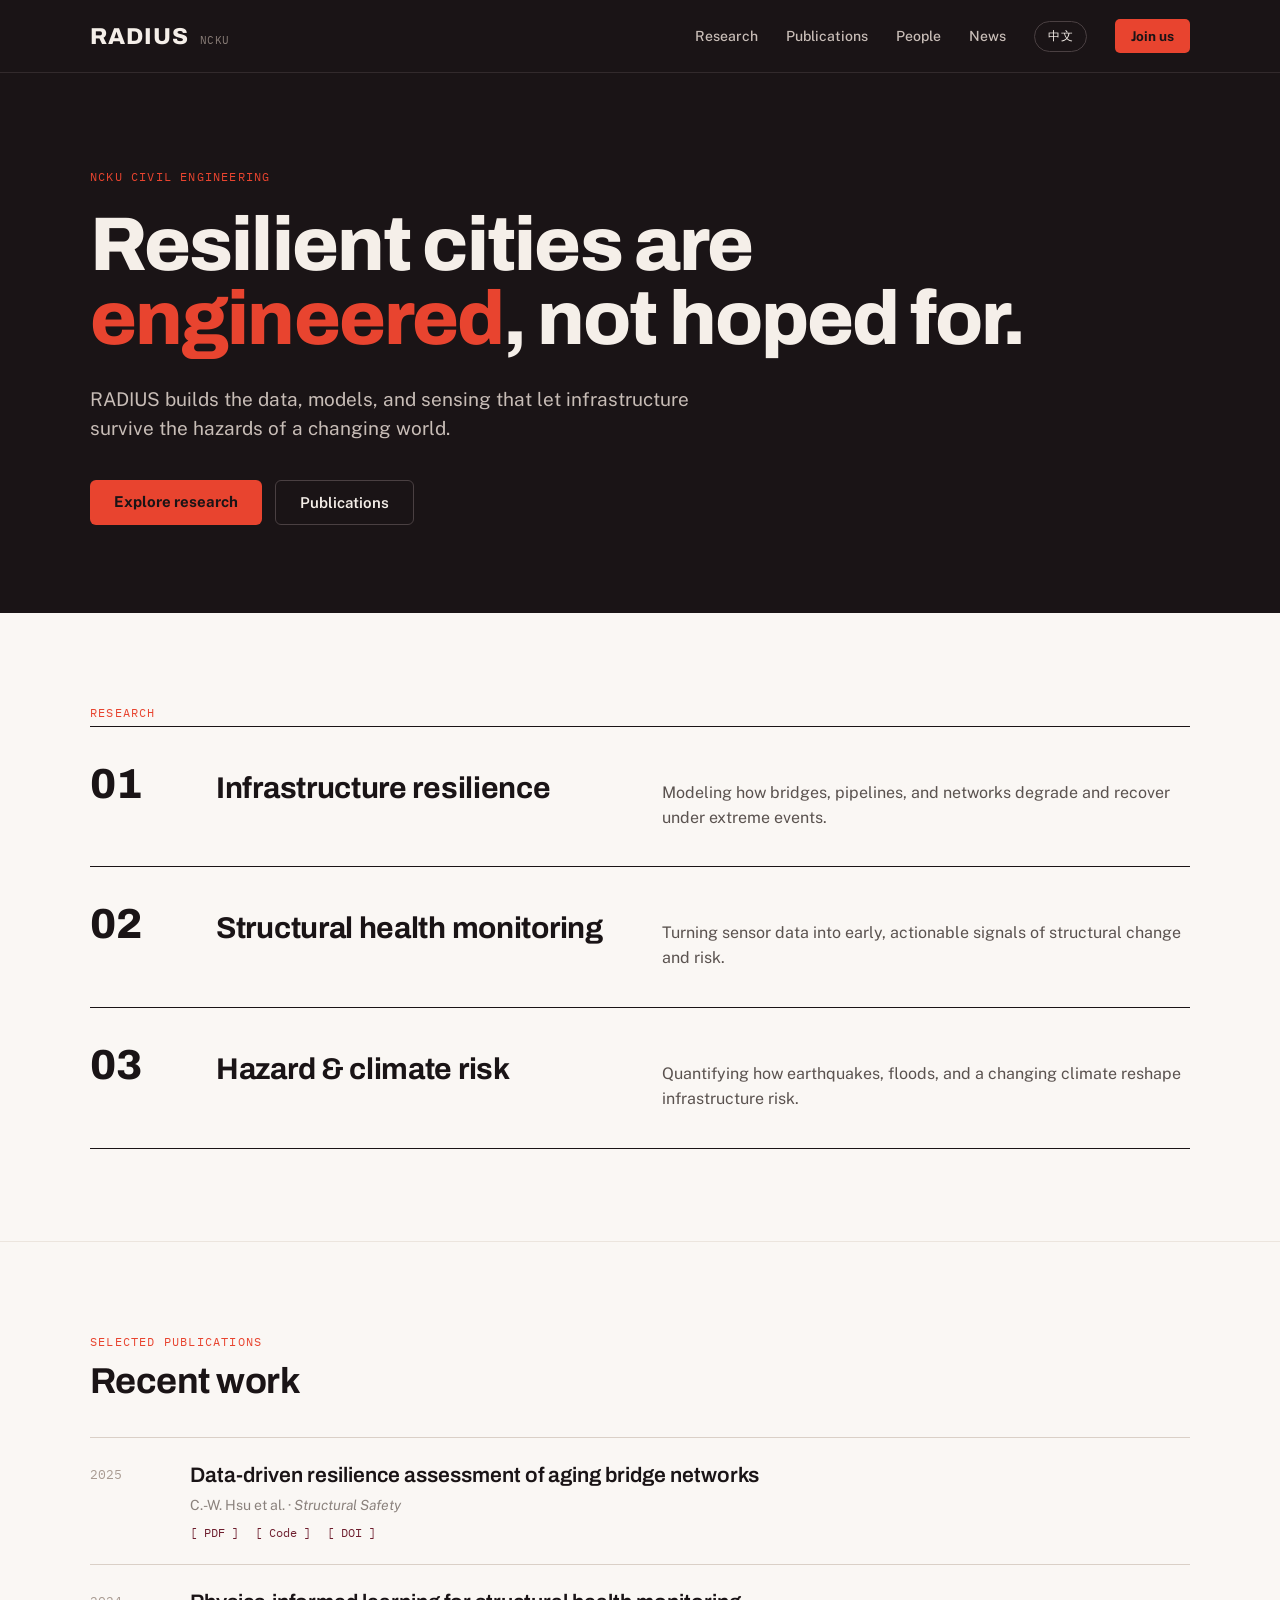
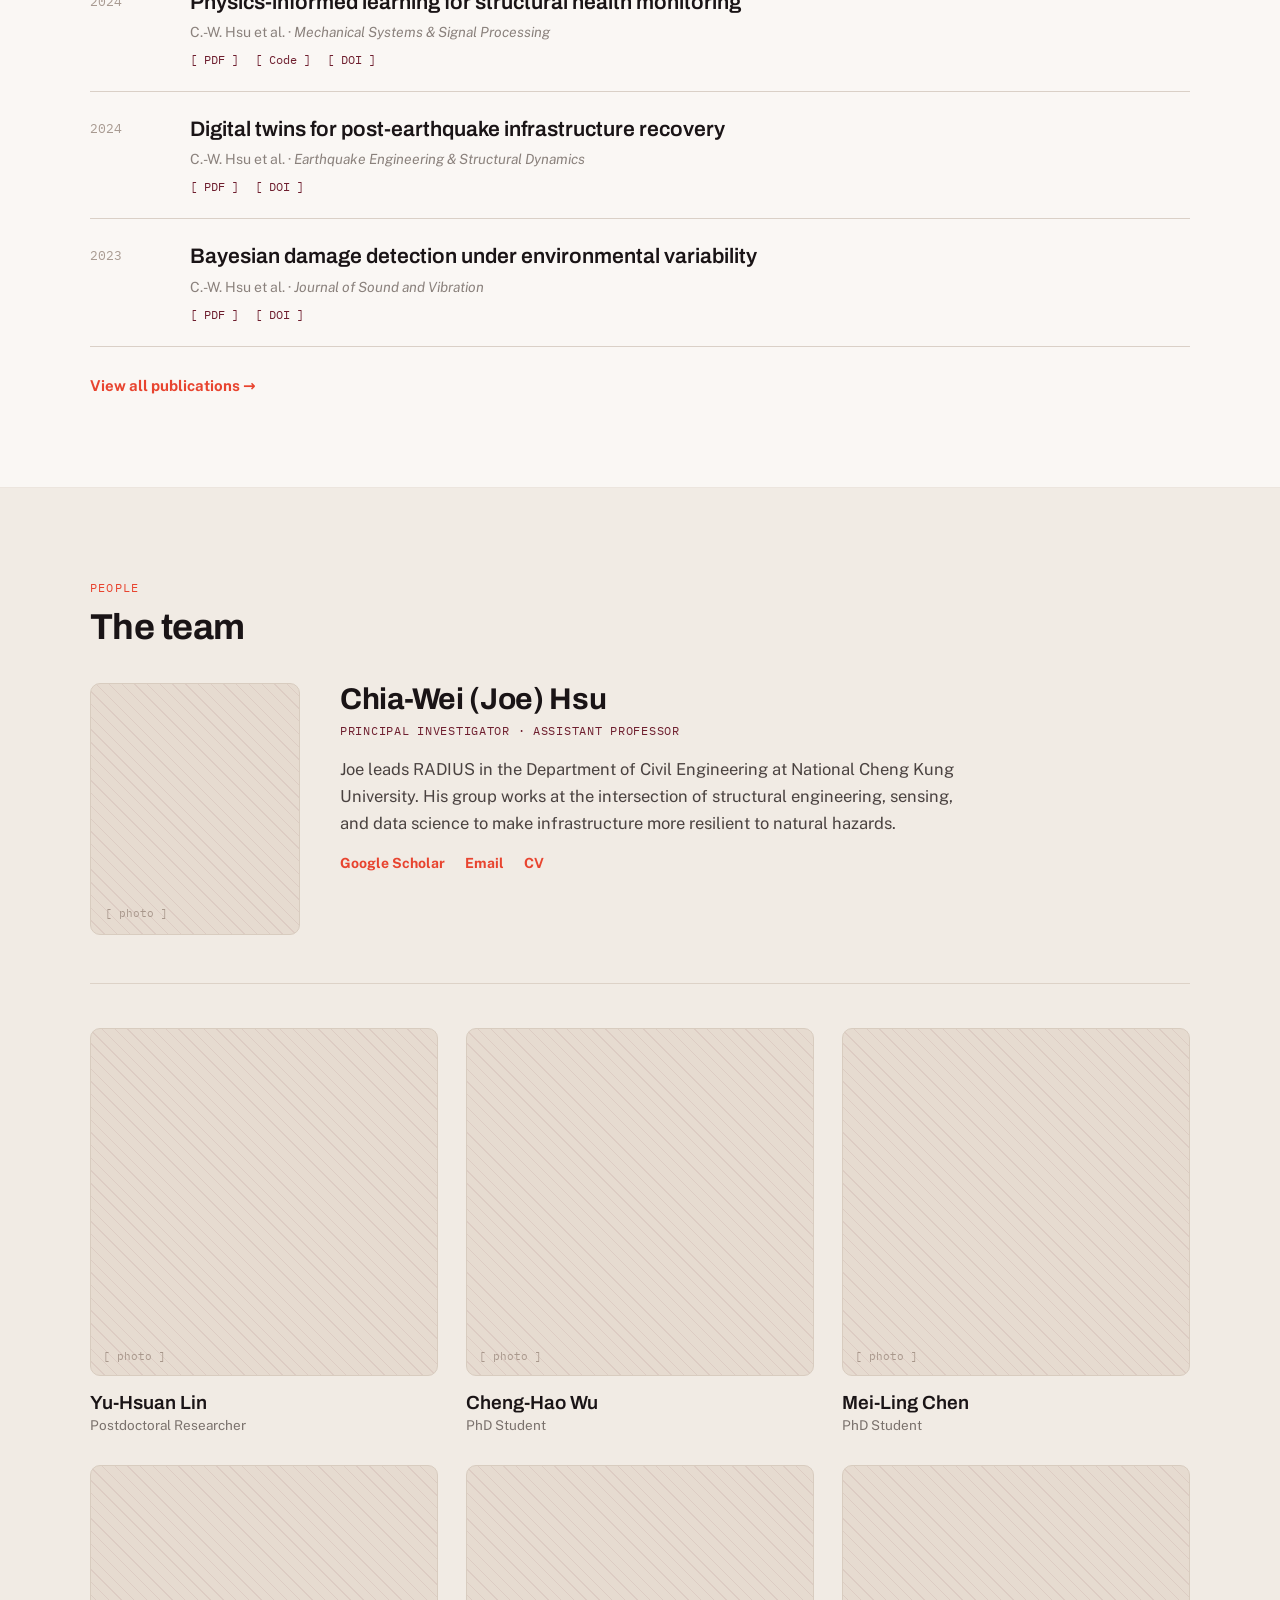
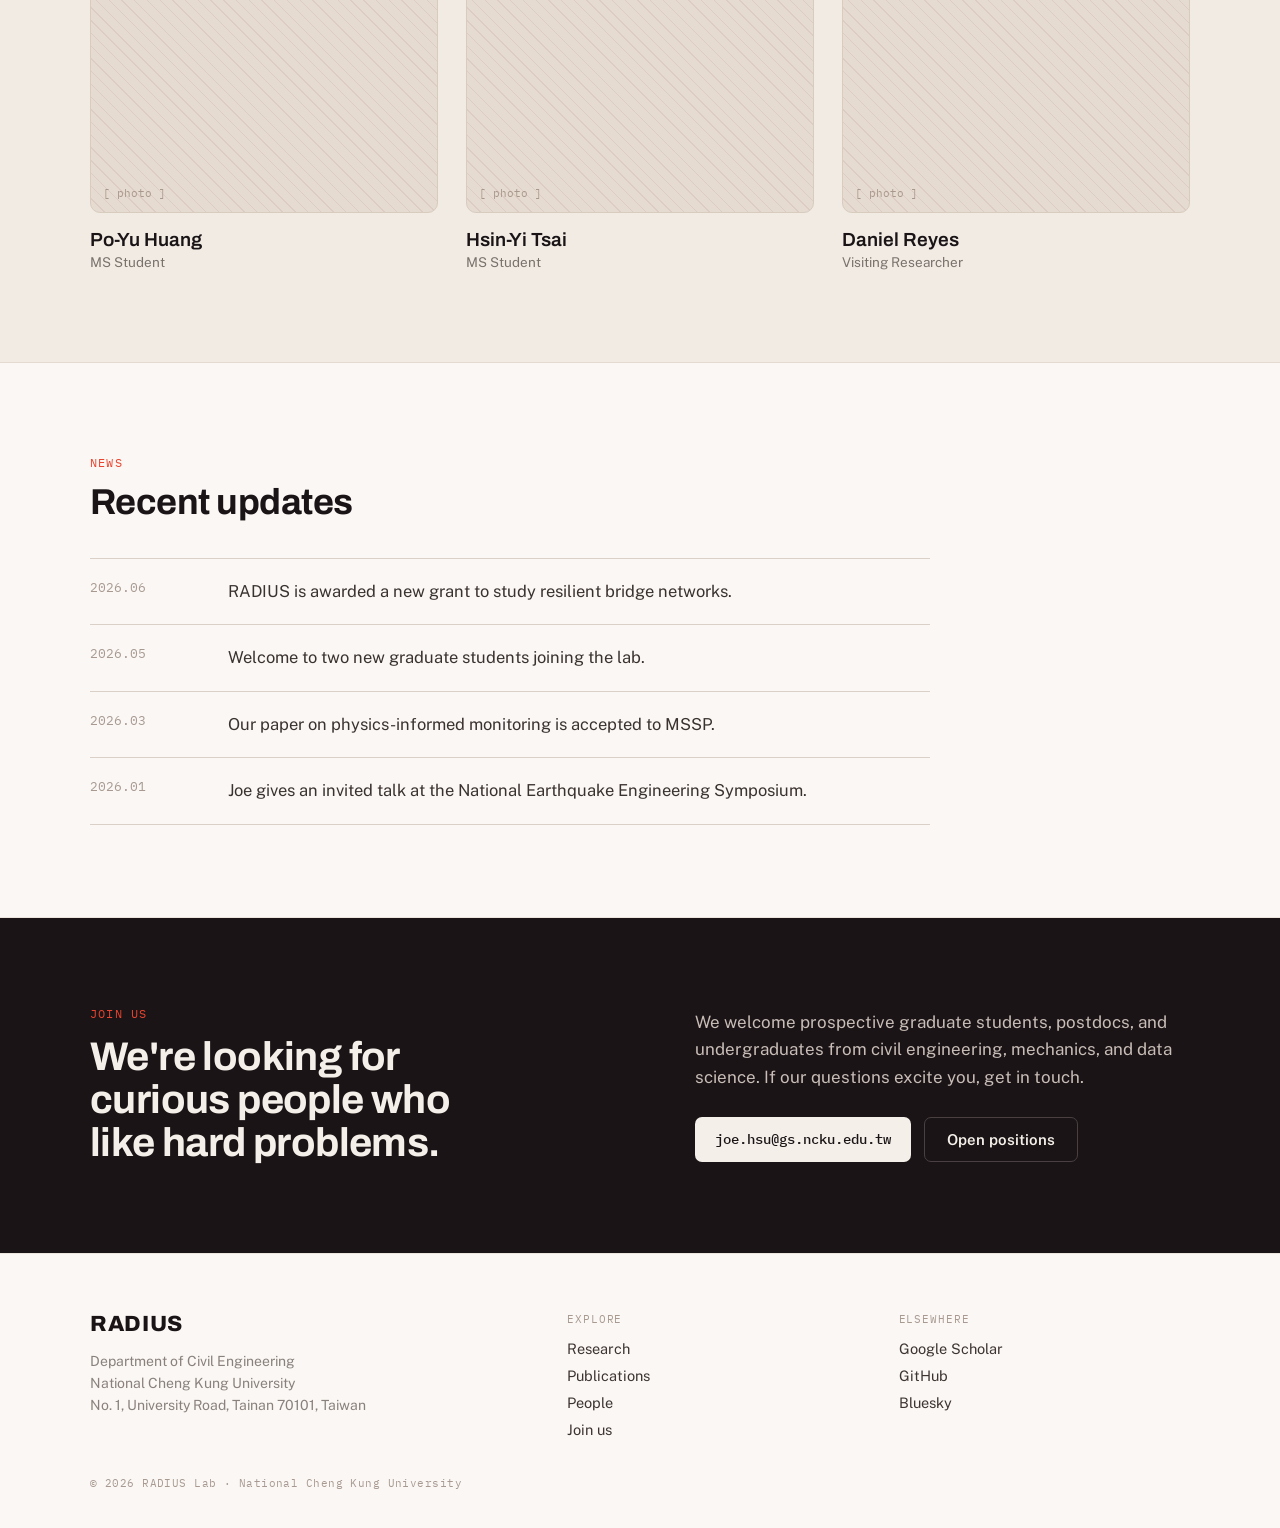
==== index.html @ dae22047 "Add files via upload" ====
<!DOCTYPE html>
<html lang="en" data-lang="en">
<head>
  <meta charset="UTF-8" />
  <meta name="viewport" content="width=device-width, initial-scale=1.0" />
  <title>RADIUS Lab · NCKU Civil Engineering</title>
  <meta name="description" content="RADIUS Lab — resilient infrastructure through data, sensing, and computation. Department of Civil Engineering, National Cheng Kung University." />

  <!-- Fonts (needs internet; this is fine for a live website) -->
  <link rel="preconnect" href="https://fonts.googleapis.com" />
  <link rel="preconnect" href="https://fonts.gstatic.com" crossorigin />
  <link href="https://fonts.googleapis.com/css2?family=Archivo:wght@500;600;700;800&family=IBM+Plex+Mono:wght@400;500&family=Noto+Sans+TC:wght@400;500;700;900&family=Public+Sans:wght@400;500;600;700&display=swap" rel="stylesheet" />

  <link rel="stylesheet" href="styles.css" />
  <script src="script.js" defer></script>

  <!-- NOTE: this file is the page skeleton. The text content comes from
       content.en.json / content.zh.json and is inserted by build.py.
       Do NOT edit index.html by hand — edit the JSON files and re-run build.py. -->
</head>
<body>
  <header class="site-nav">
    <div class="nav-inner">
      <a class="brand" href="#top">
        <span class="brand-name">RADIUS</span>
        <span class="brand-sub">NCKU</span>
      </a>
      <nav class="nav-links">
        <a class="nav-link" href="#research"><span data-en>Research</span><span data-zh>研究</span></a>
        <a class="nav-link" href="#publications"><span data-en>Publications</span><span data-zh>著作</span></a>
        <a class="nav-link" href="#people"><span data-en>People</span><span data-zh>成員</span></a>
        <a class="nav-link" href="#news"><span data-en>News</span><span data-zh>消息</span></a>
        <button class="lang-toggle" type="button" data-lang-toggle aria-label="Switch language">
          <span data-en>中文</span><span data-zh>EN</span>
        </button>
        <a class="btn-join" href="#join"><span data-en>Join us</span><span data-zh>加入</span></a>
      </nav>
    </div>
  </header>

  <section class="hero" id="top">
    <div class="container">
      <p class="eyebrow" data-en>NCKU Civil Engineering</p>
      <p class="eyebrow" data-zh>國立成功大學 土木工程學系</p>
      <h1 class="hero-title" data-en>Resilient cities are <span class="accent">engineered</span>, not hoped for.</h1>
      <h1 class="hero-title" data-zh>韌性城市，是<span class="accent">工程</span>打造的成果。</h1>
      <p class="hero-sub" data-en>RADIUS builds the data, models, and sensing that let infrastructure survive the hazards of a changing world.</p>
      <p class="hero-sub" data-zh>RADIUS 實驗室發展資料、模型與感測技術，讓基礎設施在變動的世界中承受各種災害。</p>
      <div class="hero-actions">
        <a class="btn btn-primary" href="#research"><span data-en>Explore research</span><span data-zh>探索研究</span></a>
        <a class="btn btn-ghost" href="#publications"><span data-en>Publications</span><span data-zh>研究著作</span></a>
      </div>
    </div>
  </section>

  <section class="research" id="research">
    <div class="container">
      <p class="eyebrow" data-en>Research</p>
      <p class="eyebrow" data-zh>研究方向</p>

      <div class="research-item">
        <span class="research-num">01</span>
        <div class="research-body">
          <div>
            <h3 class="ri-title" data-en>Infrastructure resilience</h3>
      <h3 class="ri-title" data-zh>基礎設施韌性</h3>
          </div>
          <div>
            <p class="ri-desc" data-en>Modeling how bridges, pipelines, and networks degrade and recover under extreme events.</p>
      <p class="ri-desc" data-zh>建立橋梁、管線與網路在極端事件下劣化與復原的模型。</p>
          </div>
        </div>
      </div>
      <div class="research-item">
        <span class="research-num">02</span>
        <div class="research-body">
          <div>
            <h3 class="ri-title" data-en>Structural health monitoring</h3>
      <h3 class="ri-title" data-zh>結構健康監測</h3>
          </div>
          <div>
            <p class="ri-desc" data-en>Turning sensor data into early, actionable signals of structural change and risk.</p>
      <p class="ri-desc" data-zh>將感測資料轉化為結構變化與風險的早期、可行動訊號。</p>
          </div>
        </div>
      </div>
      <div class="research-item">
        <span class="research-num">03</span>
        <div class="research-body">
          <div>
            <h3 class="ri-title" data-en>Hazard &amp; climate risk</h3>
      <h3 class="ri-title" data-zh>災害與氣候風險</h3>
          </div>
          <div>
            <p class="ri-desc" data-en>Quantifying how earthquakes, floods, and a changing climate reshape infrastructure risk.</p>
      <p class="ri-desc" data-zh>量化地震、洪水與氣候變遷如何重塑基礎設施的風險。</p>
          </div>
        </div>
      </div>
    </div>
  </section>

  <section class="pubs" id="publications">
    <div class="container">
      <p class="eyebrow" data-en>Selected publications</p>
      <p class="eyebrow" data-zh>代表著作</p>
      <h2 class="section-title" data-en>Recent work</h2>
      <h2 class="section-title" data-zh>近期研究</h2>

      <div class="pub">
        <span class="pub-year">2025</span>
        <div>
          <h3 class="pub-title" data-en>Data-driven resilience assessment of aging bridge networks</h3>
      <h3 class="pub-title" data-zh>老化橋梁網路的資料驅動韌性評估</h3>
          <p class="pub-meta">C.-W. Hsu et al. · <em>Structural Safety</em></p>
          <div class="pub-links"><a href="#">[ PDF ]</a><a href="#">[ Code ]</a><a href="#">[ DOI ]</a></div>
        </div>
      </div>
      <div class="pub">
        <span class="pub-year">2024</span>
        <div>
          <h3 class="pub-title" data-en>Physics-informed learning for structural health monitoring</h3>
      <h3 class="pub-title" data-zh>結合物理知識的結構健康監測學習方法</h3>
          <p class="pub-meta">C.-W. Hsu et al. · <em>Mechanical Systems &amp; Signal Processing</em></p>
          <div class="pub-links"><a href="#">[ PDF ]</a><a href="#">[ Code ]</a><a href="#">[ DOI ]</a></div>
        </div>
      </div>
      <div class="pub">
        <span class="pub-year">2024</span>
        <div>
          <h3 class="pub-title" data-en>Digital twins for post-earthquake infrastructure recovery</h3>
      <h3 class="pub-title" data-zh>震後基礎設施復原的數位孿生</h3>
          <p class="pub-meta">C.-W. Hsu et al. · <em>Earthquake Engineering &amp; Structural Dynamics</em></p>
          <div class="pub-links"><a href="#">[ PDF ]</a><a href="#">[ DOI ]</a></div>
        </div>
      </div>
      <div class="pub">
        <span class="pub-year">2023</span>
        <div>
          <h3 class="pub-title" data-en>Bayesian damage detection under environmental variability</h3>
      <h3 class="pub-title" data-zh>環境變異下的貝氏損傷偵測</h3>
          <p class="pub-meta">C.-W. Hsu et al. · <em>Journal of Sound and Vibration</em></p>
          <div class="pub-links"><a href="#">[ PDF ]</a><a href="#">[ DOI ]</a></div>
        </div>
      </div>

      <a class="more-link" href="#"><span data-en>View all publications →</span><span data-zh>查看所有著作 →</span></a>
    </div>
  </section>

  <section class="people" id="people">
    <div class="container">
      <p class="eyebrow" data-en>People</p>
      <p class="eyebrow" data-zh>成員</p>
      <h2 class="section-title" data-en>The team</h2>
      <h2 class="section-title" data-zh>研究團隊</h2>

      <div class="pi">
        <div class="photo pi-photo"><span>[ photo ]</span></div>
        <div>
          <h3 class="pi-name" data-en>Chia-Wei (Joe) Hsu</h3>
      <h3 class="pi-name" data-zh>許家維</h3>
          <p class="pi-role" data-en>Principal Investigator · Assistant Professor</p>
      <p class="pi-role" data-zh>主持人 · 助理教授</p>
          <p class="pi-bio" data-en>Joe leads RADIUS in the Department of Civil Engineering at National Cheng Kung University. His group works at the intersection of structural engineering, sensing, and data science to make infrastructure more resilient to natural hazards.</p>
      <p class="pi-bio" data-zh>許家維為國立成功大學土木工程學系助理教授，主持 RADIUS 實驗室。研究橫跨結構工程、感測技術與資料科學，致力於提升基礎設施面對天然災害的韌性。</p>
          <div class="pi-links"><a href="#">Google Scholar</a><a href="#">Email</a><a href="#">CV</a></div>
        </div>
      </div>

      <div class="members">
        <div class="member">
          <div class="photo member-photo"><span>[ photo ]</span></div>
          <h4>Yu-Hsuan Lin</h4>
          <p class="member-role"><span data-en>Postdoctoral Researcher</span><span data-zh>博士後研究員</span></p>
        </div>
        <div class="member">
          <div class="photo member-photo"><span>[ photo ]</span></div>
          <h4>Cheng-Hao Wu</h4>
          <p class="member-role"><span data-en>PhD Student</span><span data-zh>博士生</span></p>
        </div>
        <div class="member">
          <div class="photo member-photo"><span>[ photo ]</span></div>
          <h4>Mei-Ling Chen</h4>
          <p class="member-role"><span data-en>PhD Student</span><span data-zh>博士生</span></p>
        </div>
        <div class="member">
          <div class="photo member-photo"><span>[ photo ]</span></div>
          <h4>Po-Yu Huang</h4>
          <p class="member-role"><span data-en>MS Student</span><span data-zh>碩士生</span></p>
        </div>
        <div class="member">
          <div class="photo member-photo"><span>[ photo ]</span></div>
          <h4>Hsin-Yi Tsai</h4>
          <p class="member-role"><span data-en>MS Student</span><span data-zh>碩士生</span></p>
        </div>
        <div class="member">
          <div class="photo member-photo"><span>[ photo ]</span></div>
          <h4>Daniel Reyes</h4>
          <p class="member-role"><span data-en>Visiting Researcher</span><span data-zh>訪問學者</span></p>
        </div>
      </div>
    </div>
  </section>

  <section class="news" id="news">
    <div class="container">
      <p class="eyebrow" data-en>News</p>
      <p class="eyebrow" data-zh>最新消息</p>
      <h2 class="section-title" data-en>Recent updates</h2>
      <h2 class="section-title" data-zh>近期動態</h2>
      <div class="news-list">
        <div class="news-item">
          <span class="news-date">2026.06</span>
          <p class="news-text" data-en>RADIUS is awarded a new grant to study resilient bridge networks.</p>
      <p class="news-text" data-zh>RADIUS 獲得新計畫補助，研究韌性橋梁網路。</p>
        </div>
        <div class="news-item">
          <span class="news-date">2026.05</span>
          <p class="news-text" data-en>Welcome to two new graduate students joining the lab.</p>
      <p class="news-text" data-zh>歡迎兩位新進研究生加入實驗室。</p>
        </div>
        <div class="news-item">
          <span class="news-date">2026.03</span>
          <p class="news-text" data-en>Our paper on physics-informed monitoring is accepted to MSSP.</p>
      <p class="news-text" data-zh>結合物理知識的監測論文獲 MSSP 接受刊登。</p>
        </div>
        <div class="news-item">
          <span class="news-date">2026.01</span>
          <p class="news-text" data-en>Joe gives an invited talk at the National Earthquake Engineering Symposium.</p>
      <p class="news-text" data-zh>許家維於全國地震工程研討會發表邀請演講。</p>
        </div>
      </div>
    </div>
  </section>

  <section class="join" id="join">
    <div class="container">
      <div>
        <p class="eyebrow" data-en>Join us</p>
      <p class="eyebrow" data-zh>加入我們</p>
        <h2 class="join-title" data-en>We're looking for curious people who like hard problems.</h2>
      <h2 class="join-title" data-zh>我們正在尋找喜歡挑戰難題、充滿好奇心的夥伴。</h2>
      </div>
      <div>
        <p class="join-text" data-en>We welcome prospective graduate students, postdocs, and undergraduates from civil engineering, mechanics, and data science. If our questions excite you, get in touch.</p>
      <p class="join-text" data-zh>歡迎土木工程、力學與資料科學領域的準研究生、博士後與大學部同學加入。若你對我們的研究主題感興趣，歡迎與我們聯絡。</p>
        <div class="join-actions">
          <a class="btn-email" href="mailto:joe.hsu@gs.ncku.edu.tw">joe.hsu@gs.ncku.edu.tw</a>
          <a class="btn-positions" href="#"><span data-en>Open positions</span><span data-zh>開放職缺</span></a>
        </div>
      </div>
    </div>
  </section>

  <footer class="site-footer">
    <div class="footer-grid">
      <div>
        <span class="footer-brand">RADIUS</span>
        <p class="footer-addr" data-en>Department of Civil Engineering<br />National Cheng Kung University<br />No. 1, University Road, Tainan 70101, Taiwan</p>
        <p class="footer-addr" data-zh>國立成功大學 土木工程學系<br />70101 台南市東區大學路一號</p>
      </div>
      <div>
        <p class="footer-col-title"><span data-en>Explore</span><span data-zh>瀏覽</span></p>
        <div class="footer-links">
          <a href="#research"><span data-en>Research</span><span data-zh>研究</span></a>
          <a href="#publications"><span data-en>Publications</span><span data-zh>著作</span></a>
          <a href="#people"><span data-en>People</span><span data-zh>成員</span></a>
          <a href="#join"><span data-en>Join us</span><span data-zh>加入我們</span></a>
        </div>
      </div>
      <div>
        <p class="footer-col-title"><span data-en>Elsewhere</span><span data-zh>其他連結</span></p>
        <div class="footer-links">
          <a href="#">Google Scholar</a>
          <a href="#">GitHub</a>
          <a href="#">Bluesky</a>
        </div>
      </div>
    </div>
    <div class="footer-copy">
      <p>© 2026 RADIUS Lab · National Cheng Kung University</p>
    </div>
  </footer>
</body>
</html>
---- styles.css ----
/* ============================================================
   RADIUS Lab — National Cheng Kung University
   Stylesheet. Edit colours, fonts, and spacing here.
   ============================================================ */

:root {
  /* ---- Colour palette (change these to re-theme the whole site) ---- */
  --ink:            #1A1416;   /* near-black, dark sections */
  --ink-line:       #322A2C;   /* borders on dark */
  --cream:          #FAF7F4;   /* main light background */
  --cream-people:   #F1EBE4;   /* people section background */
  --phoenix:        #E8442F;   /* NCKU phoenix-flower red (accent) */
  --maroon:         #6E1E2E;   /* NCKU maroon (secondary accent) */
  --text:           #1A1416;
  --text-muted:     #5A524F;
  --text-faint:     #8A817C;
  --on-dark:        #F5EFE9;
  --on-dark-muted:  #C8BDB7;
  --on-dark-faint:  #8A7E78;
  --border:         #ECE5DE;
  --border-line:    #DAD0C7;

  /* ---- Fonts ---- */
  --font-display: 'Archivo', system-ui, sans-serif;
  --font-body:    'Public Sans', system-ui, sans-serif;
  --font-mono:    'IBM Plex Mono', ui-monospace, monospace;
  --font-zh:      'Noto Sans TC', sans-serif;

  --maxw: 1180px;
}

* { box-sizing: border-box; }
html { scroll-behavior: smooth; scroll-padding-top: 80px; }
body {
  margin: 0;
  background: var(--cream);
  color: var(--text);
  font-family: var(--font-body);
  -webkit-font-smoothing: antialiased;
}
a { text-decoration: none; color: inherit; }
::selection { background: var(--phoenix); color: #fff; }

/* ---- Bilingual switching ----------------------------------
   The <html> tag gets data-lang="en" or "zh" (see script.js).
   Elements tagged data-en / data-zh show only in that language.
   Any Chinese element automatically uses the Noto Sans TC font. */
[data-lang="en"] [data-zh] { display: none !important; }
[data-lang="zh"] [data-en] { display: none !important; }
[data-zh] { font-family: var(--font-zh); }

.container { max-width: var(--maxw); margin: 0 auto; padding: 0 40px; }
.eyebrow {
  font-family: var(--font-mono);
  font-size: 12px; letter-spacing: 0.1em; text-transform: uppercase;
  color: var(--phoenix); margin: 0;
}
.eyebrow[data-zh] { letter-spacing: 0.06em; }
.section-title {
  font-family: var(--font-display); font-weight: 700;
  font-size: 36px; letter-spacing: -0.015em; color: var(--ink);
  margin: 12px 0 36px;
}
.section-title[data-zh] { font-size: 34px; letter-spacing: 0; }

/* ============================== NAV ============================== */
.site-nav {
  position: sticky; top: 0; z-index: 50;
  background: var(--ink); border-bottom: 1px solid var(--ink-line);
}
.nav-inner {
  max-width: var(--maxw); margin: 0 auto; padding: 0 40px; height: 72px;
  display: flex; align-items: center; justify-content: space-between; gap: 24px;
}
.brand { display: flex; align-items: baseline; gap: 11px; }
.brand-name {
  font-family: var(--font-display); font-size: 23px; font-weight: 800;
  letter-spacing: 0.04em; color: var(--on-dark);
}
.brand-sub {
  font-family: var(--font-mono); font-size: 10.5px; letter-spacing: 0.05em;
  text-transform: uppercase; color: var(--on-dark-faint);
}
.nav-links { display: flex; align-items: center; gap: 28px; }
.nav-link { font-size: 14px; font-weight: 500; color: var(--on-dark-muted); }
.nav-link:hover { color: var(--on-dark); }
.lang-toggle {
  display: inline-flex; align-items: center; background: transparent;
  border: 1px solid #4A4042; border-radius: 999px; padding: 6px 13px;
  cursor: pointer; color: var(--on-dark);
  font-family: var(--font-mono); font-size: 12px; font-weight: 500; letter-spacing: 0.04em;
}
.lang-toggle:hover { border-color: var(--on-dark-muted); }
.btn-join {
  font-size: 13.5px; font-weight: 700; color: var(--ink);
  background: var(--phoenix); padding: 9px 16px; border-radius: 5px;
}
.btn-join:hover { filter: brightness(1.08); }

/* ============================== HERO ============================= */
.hero { background: var(--ink); color: var(--on-dark); }
.hero .container { padding-top: 96px; padding-bottom: 88px; }
.hero-title {
  font-family: var(--font-display); font-weight: 800;
  font-size: 76px; line-height: 0.98; letter-spacing: -0.025em;
  color: var(--on-dark); margin: 24px 0 0; max-width: 980px; text-wrap: balance;
}
.hero-title[data-zh] { font-weight: 900; font-size: 70px; line-height: 1.12; letter-spacing: -0.01em; }
.hero-title .accent { color: var(--phoenix); }
.hero-sub {
  font-size: 19px; line-height: 1.55; color: var(--on-dark-muted);
  max-width: 620px; margin: 28px 0 0;
}
.hero-sub[data-zh] { font-size: 18px; line-height: 1.8; max-width: 600px; }
.hero-actions { display: flex; gap: 13px; margin-top: 36px; flex-wrap: wrap; }
.btn { font-size: 15px; font-weight: 700; padding: 13px 24px; border-radius: 6px; }
.btn-primary { color: var(--ink); background: var(--phoenix); }
.btn-primary:hover { filter: brightness(1.08); }
.btn-ghost { font-weight: 600; color: var(--on-dark); border: 1px solid #4A4042; }
.btn-ghost:hover { border-color: var(--on-dark-muted); }

/* ============================ RESEARCH =========================== */
.research { background: var(--cream); border-bottom: 1px solid var(--border); }
.research .container { padding-top: 92px; padding-bottom: 92px; }
.research .eyebrow { margin-bottom: 6px; }
.research-item {
  display: grid; grid-template-columns: 90px 1fr; gap: 36px;
  padding: 36px 0; border-top: 1px solid var(--ink); align-items: baseline;
}
.research-item:last-child { border-bottom: 1px solid var(--ink); }
.research-num {
  font-family: var(--font-display); font-size: 42px; font-weight: 800;
  color: var(--ink); line-height: 1;
}
.research-body { display: grid; grid-template-columns: 1fr 1.3fr; gap: 40px; align-items: baseline; }
.ri-title { font-family: var(--font-display); font-size: 30px; font-weight: 700; color: var(--ink); margin: 0; letter-spacing: -0.01em; }
.ri-title[data-zh] { font-size: 28px; letter-spacing: 0; }
.ri-desc { font-size: 16px; line-height: 1.55; color: var(--text-muted); margin: 0; }
.ri-desc[data-zh] { font-size: 15.5px; line-height: 1.75; }

/* ========================= PUBLICATIONS ========================== */
.pubs { background: var(--cream); border-bottom: 1px solid var(--border); }
.pubs .container { padding-top: 92px; padding-bottom: 92px; }
.pub {
  display: grid; grid-template-columns: 72px 1fr; gap: 28px;
  padding: 24px 0; border-top: 1px solid var(--border-line);
}
.pub:last-of-type { border-bottom: 1px solid var(--border-line); }
.pub-year { font-family: var(--font-mono); font-size: 13px; color: #A89A91; padding-top: 4px; }
.pub-title { font-family: var(--font-display); font-size: 21px; font-weight: 600; color: var(--ink); margin: 0; line-height: 1.3; }
.pub-title[data-zh] { font-weight: 700; font-size: 20px; line-height: 1.45; }
.pub-meta { font-size: 14px; color: var(--text-faint); margin: 8px 0 0; }
.pub-meta em { font-style: italic; }
.pub-links { display: flex; gap: 16px; margin-top: 12px; }
.pub-links a { font-family: var(--font-mono); font-size: 12px; color: var(--maroon); }
.pub-links a:hover { color: var(--phoenix); }
.more-link { display: inline-block; margin-top: 30px; font-size: 15px; font-weight: 700; color: var(--phoenix); }
.more-link:hover { text-decoration: underline; }

/* ============================= PEOPLE ============================ */
.people { background: var(--cream-people); border-bottom: 1px solid #E4DACF; }
.people .container { padding-top: 92px; padding-bottom: 92px; }
.pi {
  display: grid; grid-template-columns: 210px 1fr; gap: 40px; align-items: start;
  padding-bottom: 48px; margin-bottom: 44px; border-bottom: 1px solid #DDD2C7;
}
.photo {
  background-color: #E6DBD0;
  background-image: repeating-linear-gradient(45deg, rgba(110,30,46,0.08) 0, rgba(110,30,46,0.08) 1px, transparent 1px, transparent 9px);
  border: 1px solid #D8CCBF; border-radius: 10px;
  display: flex; align-items: flex-end; padding: 12px;
}
.photo span { font-family: var(--font-mono); font-size: 11px; color: #A8978B; }
/* When a real <img> uses the .photo frame, fill it neatly (crop, don't stretch). */
img.photo { object-fit: cover; padding: 0; }
.pi-photo { aspect-ratio: 5 / 6; padding: 14px; }
.pi-name { font-family: var(--font-display); font-size: 30px; font-weight: 700; color: var(--ink); margin: 0; letter-spacing: -0.01em; }
.pi-name[data-zh] { letter-spacing: 0; }
.pi-role {
  font-family: var(--font-mono); font-size: 12px; letter-spacing: 0.06em;
  text-transform: uppercase; color: var(--maroon); margin: 8px 0 0;
}
.pi-role[data-zh] { letter-spacing: 0.04em; }
.pi-bio { font-size: 16.5px; line-height: 1.64; color: #4A4240; max-width: 640px; margin: 18px 0 0; }
.pi-bio[data-zh] { font-size: 16px; line-height: 1.85; }
.pi-links { display: flex; gap: 20px; margin-top: 18px; }
.pi-links a { font-size: 14px; font-weight: 700; color: var(--phoenix); }
.pi-links a:hover { text-decoration: underline; }
.members { display: grid; grid-template-columns: repeat(3, 1fr); gap: 32px 28px; }
.member-photo { aspect-ratio: 1 / 1; }
.member h4 { font-family: var(--font-display); font-size: 19px; font-weight: 600; color: var(--ink); margin: 16px 0 0; }
.member-role { font-size: 13.5px; color: #7A716C; margin: 4px 0 0; }

/* ============================== NEWS ============================= */
.news { background: var(--cream); border-bottom: 1px solid var(--border); }
.news .container { padding-top: 92px; padding-bottom: 92px; }
.news-list { max-width: 840px; }
.news-item {
  display: grid; grid-template-columns: 110px 1fr; gap: 28px;
  padding: 20px 0; border-top: 1px solid var(--border-line);
}
.news-item:last-child { border-bottom: 1px solid var(--border-line); }
.news-date { font-family: var(--font-mono); font-size: 13px; color: #A89A91; }
.news-text { margin: 0; color: #3A322F; font-size: 16.5px; line-height: 1.55; }
.news-text[data-zh] { font-size: 16px; line-height: 1.7; }

/* ============================== JOIN ============================= */
.join { background: var(--ink); color: var(--on-dark); }
.join .container {
  padding-top: 88px; padding-bottom: 88px;
  display: grid; grid-template-columns: 1fr 0.9fr; gap: 56px; align-items: center;
}
.join-title { font-family: var(--font-display); font-weight: 700; font-size: 40px; line-height: 1.08; letter-spacing: -0.015em; color: var(--on-dark); margin: 14px 0 0; text-wrap: balance; }
.join-title[data-zh] { font-size: 36px; line-height: 1.3; letter-spacing: 0; }
.join-text { font-size: 17px; line-height: 1.62; color: var(--on-dark-muted); margin: 0; }
.join-text[data-zh] { font-size: 16px; line-height: 1.85; }
.join-actions { display: flex; gap: 13px; margin-top: 26px; flex-wrap: wrap; }
.btn-email { font-family: var(--font-mono); font-size: 14px; font-weight: 500; color: var(--ink); background: var(--on-dark); padding: 13px 20px; border-radius: 7px; }
.btn-email:hover { filter: brightness(0.96); }
.btn-positions { font-size: 15px; font-weight: 600; color: var(--on-dark); border: 1px solid #4A4042; padding: 13px 22px; border-radius: 7px; }
.btn-positions:hover { border-color: var(--on-dark-muted); }

/* ============================= FOOTER ============================ */
.site-footer { background: var(--cream); border-top: 1px solid var(--border); }
.footer-grid {
  max-width: var(--maxw); margin: 0 auto; padding: 58px 40px 38px;
  display: grid; grid-template-columns: 1.5fr 1fr 1fr; gap: 40px;
}
.footer-brand { font-family: var(--font-display); font-size: 22px; font-weight: 800; color: var(--ink); letter-spacing: 0.03em; }
.footer-addr { margin: 14px 0 0; color: var(--text-faint); font-size: 14px; line-height: 1.6; }
.footer-addr[data-zh] { line-height: 1.8; }
.footer-col-title { font-family: var(--font-mono); font-size: 11px; letter-spacing: 0.08em; text-transform: uppercase; color: #A89A91; margin: 0 0 14px; }
.footer-links { display: flex; flex-direction: column; gap: 10px; }
.footer-links a { font-size: 14.5px; color: #3D3431; }
.footer-links a:hover { color: var(--phoenix); }
.footer-copy { max-width: var(--maxw); margin: 0 auto; padding: 0 40px 38px; }
.footer-copy p { font-family: var(--font-mono); font-size: 11px; color: #A89A91; margin: 0; letter-spacing: 0.04em; }

/* ========================== RESPONSIVE =========================== */
@media (max-width: 860px) {
  .container, .nav-inner, .footer-grid, .footer-copy { padding-left: 22px; padding-right: 22px; }
  .nav-links { gap: 16px; }
  .nav-link { display: none; }                 /* keep nav clean on mobile */
  .hero-title { font-size: 44px; }
  .hero-title[data-zh] { font-size: 40px; }
  .research-item { grid-template-columns: 48px 1fr; gap: 18px; }
  .research-num { font-size: 30px; }
  .research-body { grid-template-columns: 1fr; gap: 12px; }
  .pub { grid-template-columns: 56px 1fr; gap: 16px; }
  .members { grid-template-columns: repeat(2, 1fr); }
  .pi { grid-template-columns: 1fr; gap: 24px; }
  .pi-photo { max-width: 200px; }
  .join .container { grid-template-columns: 1fr; gap: 28px; }
  .footer-grid { grid-template-columns: 1fr; gap: 28px; }
  .section-title { font-size: 30px; }
}
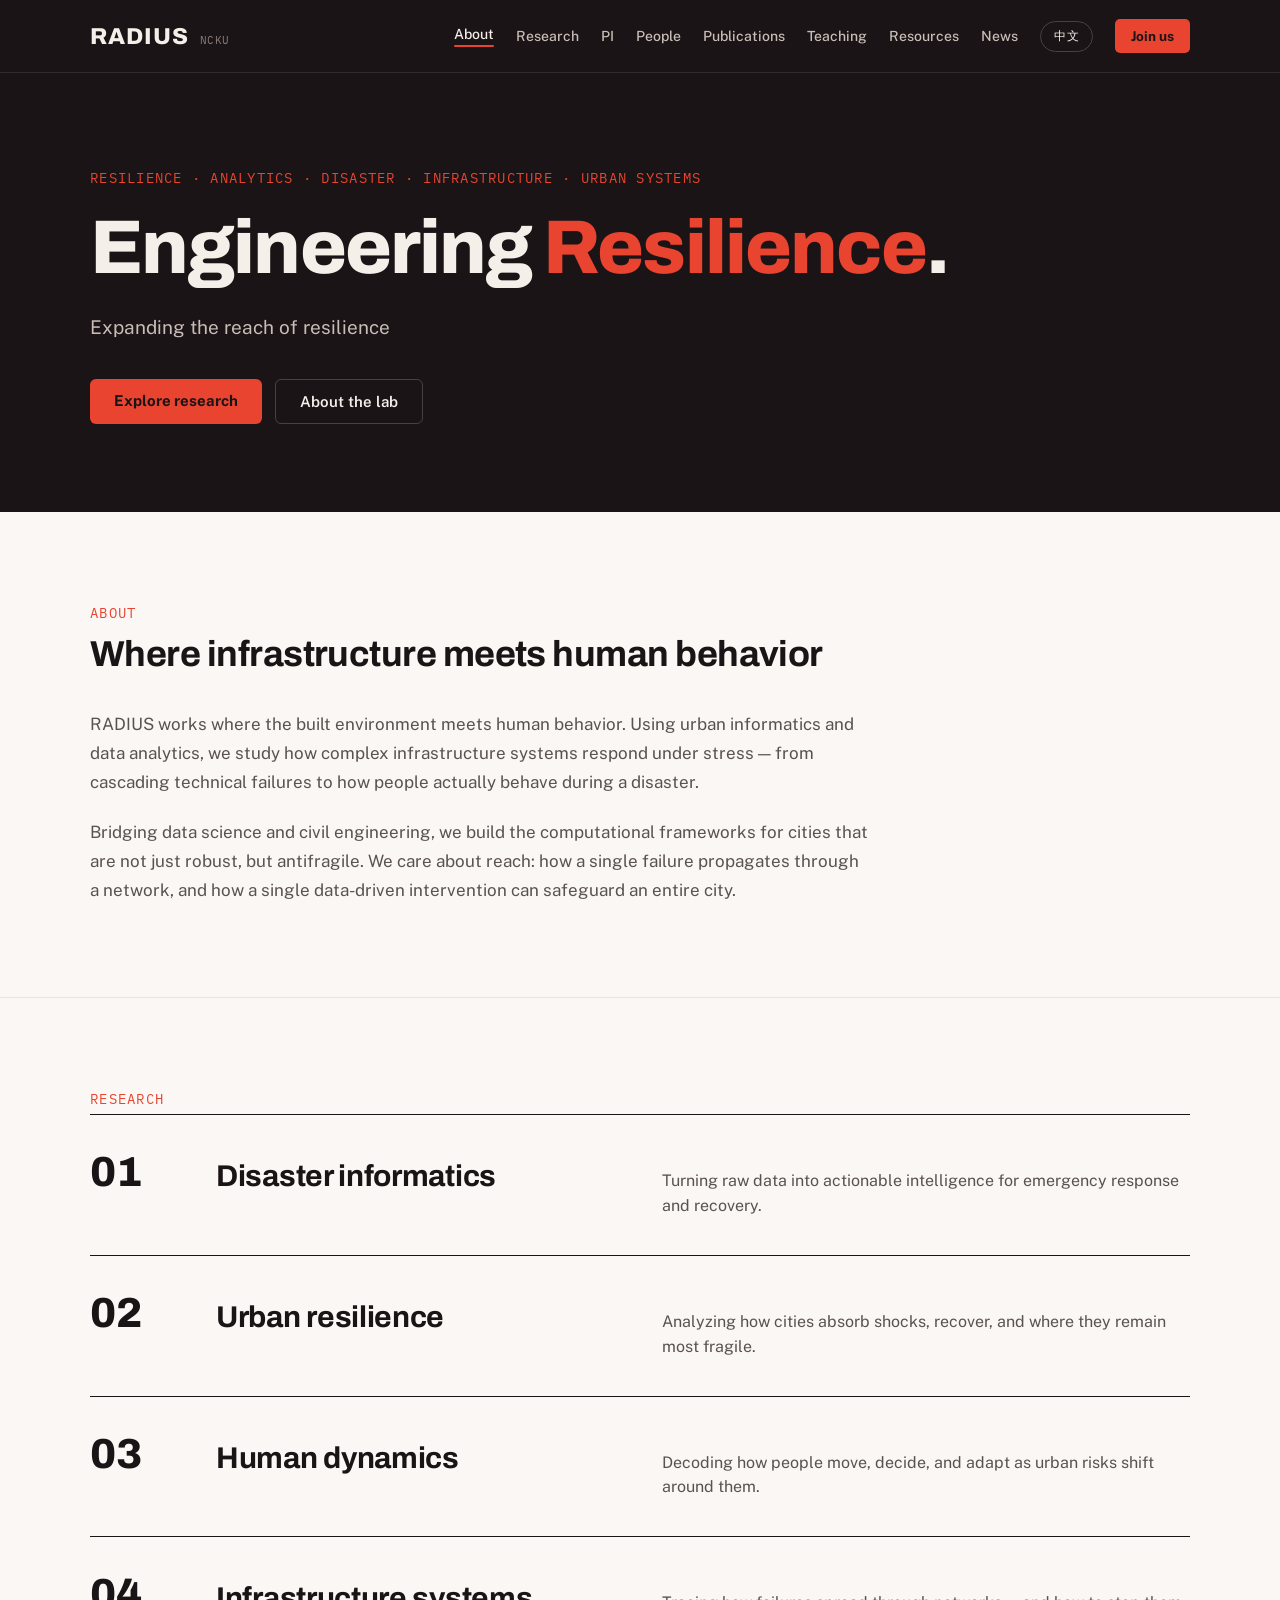
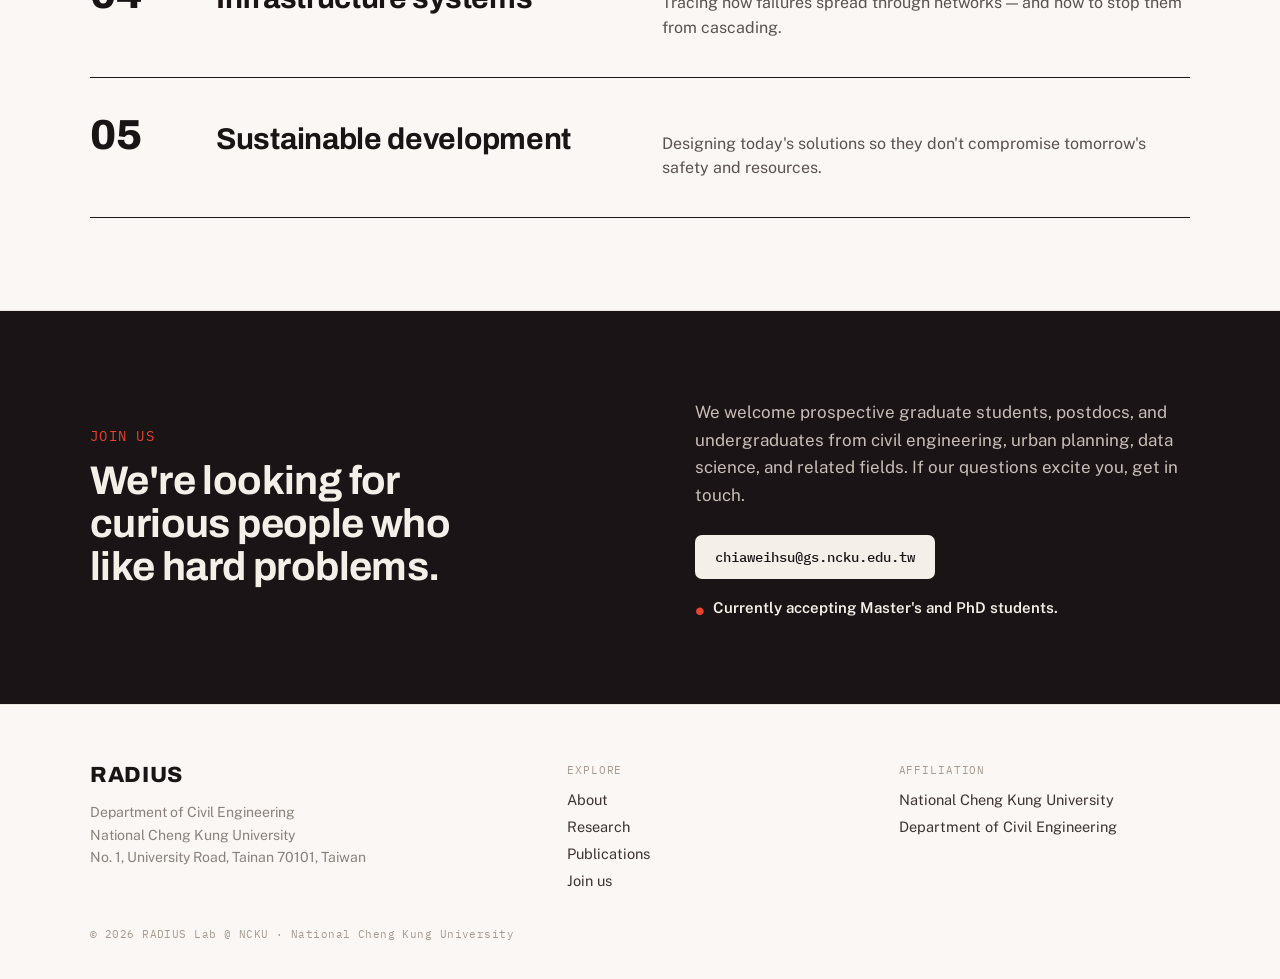
==== commit 480f49ad: "Add files via upload" ====
--- a/index.html
+++ b/index.html
@@ -3,8 +3,8 @@
 <head>
   <meta charset="UTF-8" />
   <meta name="viewport" content="width=device-width, initial-scale=1.0" />
-  <title>RADIUS Lab · NCKU Civil Engineering</title>
-  <meta name="description" content="RADIUS Lab — resilient infrastructure through data, sensing, and computation. Department of Civil Engineering, National Cheng Kung University." />
+  <title>RADIUS Lab @ NCKU</title>
+  <meta name="description" content="RADIUS Lab @ NCKU — engineering urban resilience where infrastructure meets human behavior, through data analytics and disaster informatics. Department of Civil Engineering, National Cheng Kung University." />
 
   <!-- Fonts (needs internet; this is fine for a live website) -->
   <link rel="preconnect" href="https://fonts.googleapis.com" />
@@ -21,34 +21,56 @@
 <body>
   <header class="site-nav">
     <div class="nav-inner">
-      <a class="brand" href="#top">
+      <a class="brand" href="index.html">
         <span class="brand-name">RADIUS</span>
         <span class="brand-sub">NCKU</span>
       </a>
+      <button class="nav-toggle" type="button" data-nav-toggle aria-label="Menu" aria-expanded="false">
+        <span></span><span></span><span></span>
+      </button>
       <nav class="nav-links">
-        <a class="nav-link" href="#research"><span data-en>Research</span><span data-zh>研究</span></a>
-        <a class="nav-link" href="#publications"><span data-en>Publications</span><span data-zh>著作</span></a>
-        <a class="nav-link" href="#people"><span data-en>People</span><span data-zh>成員</span></a>
-        <a class="nav-link" href="#news"><span data-en>News</span><span data-zh>消息</span></a>
+        <a class="nav-link active" href="index.html#about"><span data-en>About</span><span data-zh>關於</span></a>
+        <a class="nav-link" href="index.html#research"><span data-en>Research</span><span data-zh>研究</span></a>
+        <a class="nav-link" href="pi.html"><span data-en>PI</span><span data-zh>主持人</span></a>
+        <a class="nav-link" href="people.html"><span data-en>People</span><span data-zh>成員</span></a>
+        <a class="nav-link" href="publications.html"><span data-en>Publications</span><span data-zh>著作</span></a>
+        <a class="nav-link" href="teaching.html"><span data-en>Teaching</span><span data-zh>教學</span></a>
+        <a class="nav-link" href="resources.html"><span data-en>Resources</span><span data-zh>資源</span></a>
+        <a class="nav-link" href="news.html"><span data-en>News</span><span data-zh>消息</span></a>
         <button class="lang-toggle" type="button" data-lang-toggle aria-label="Switch language">
           <span data-en>中文</span><span data-zh>EN</span>
         </button>
-        <a class="btn-join" href="#join"><span data-en>Join us</span><span data-zh>加入</span></a>
+        <a class="btn-join" href="index.html#join"><span data-en>Join us</span><span data-zh>加入我們</span></a>
       </nav>
     </div>
   </header>
 
   <section class="hero" id="top">
     <div class="container">
-      <p class="eyebrow" data-en>NCKU Civil Engineering</p>
-      <p class="eyebrow" data-zh>國立成功大學 土木工程學系</p>
-      <h1 class="hero-title" data-en>Resilient cities are <span class="accent">engineered</span>, not hoped for.</h1>
-      <h1 class="hero-title" data-zh>韌性城市，是<span class="accent">工程</span>打造的成果。</h1>
-      <p class="hero-sub" data-en>RADIUS builds the data, models, and sensing that let infrastructure survive the hazards of a changing world.</p>
-      <p class="hero-sub" data-zh>RADIUS 實驗室發展資料、模型與感測技術，讓基礎設施在變動的世界中承受各種災害。</p>
+      <p class="eyebrow" data-en>Resilience · Analytics · Disaster · Infrastructure · Urban Systems</p>
+      <p class="eyebrow" data-zh>韌性 · 數據分析 · 災害 · 基礎設施 · 都市系統</p>
+      <h1 class="hero-title" data-en>Engineering <span class="accent">Resilience</span>.</h1>
+      <h1 class="hero-title" data-zh>以工程打造<span class="accent">韌性</span>。</h1>
+      <p class="hero-sub" data-en>Expanding the reach of resilience</p>
+      <p class="hero-sub" data-zh>擴大韌性的半徑</p>
       <div class="hero-actions">
-        <a class="btn btn-primary" href="#research"><span data-en>Explore research</span><span data-zh>探索研究</span></a>
-        <a class="btn btn-ghost" href="#publications"><span data-en>Publications</span><span data-zh>研究著作</span></a>
+        <a class="btn btn-primary" href="index.html#research"><span data-en>Explore research</span><span data-zh>探索研究</span></a>
+        <a class="btn btn-ghost" href="index.html#about"><span data-en>About the lab</span><span data-zh>關於實驗室</span></a>
+      </div>
+    </div>
+  </section>
+
+  <section class="about" id="about">
+    <div class="container">
+      <p class="eyebrow" data-en>About</p>
+      <p class="eyebrow" data-zh>關於</p>
+      <h2 class="section-title" data-en>Where infrastructure meets human behavior</h2>
+      <h2 class="section-title" data-zh>基礎設施與人類行為的交會處</h2>
+      <div class="about-body">
+        <p class="about-text" data-en>RADIUS works where the built environment meets human behavior. Using urban informatics and data analytics, we study how complex infrastructure systems respond under stress — from cascading technical failures to how people actually behave during a disaster.</p>
+      <p class="about-text" data-zh>RADIUS 實驗室的研究，落在建成環境與人類行為交會的地方。我們運用都市資訊學與數據分析，探討複雜的基礎設施系統在壓力下如何反應——從技術上的連鎖失效，到災害當下人們真實的行為反應。</p>
+        <p class="about-text" data-en>Bridging data science and civil engineering, we build the computational frameworks for cities that are not just robust, but antifragile. We care about reach: how a single failure propagates through a network, and how a single data-driven intervention can safeguard an entire city.</p>
+      <p class="about-text" data-zh>我們銜接資料科學與土木工程，打造讓城市不只穩健、更能「反脆弱」的計算框架。我們在意的是影響的「半徑」：一個失效如何在網路中擴散，而一次精準、以資料驅動的介入，又能如何守護整座城市。</p>
       </div>
     </div>
   </section>
@@ -62,12 +84,12 @@
         <span class="research-num">01</span>
         <div class="research-body">
           <div>
-            <h3 class="ri-title" data-en>Infrastructure resilience</h3>
-      <h3 class="ri-title" data-zh>基礎設施韌性</h3>
-          </div>
-          <div>
-            <p class="ri-desc" data-en>Modeling how bridges, pipelines, and networks degrade and recover under extreme events.</p>
-      <p class="ri-desc" data-zh>建立橋梁、管線與網路在極端事件下劣化與復原的模型。</p>
+            <h3 class="ri-title" data-en>Disaster informatics</h3>
+      <h3 class="ri-title" data-zh>災難資訊</h3>
+          </div>
+          <div>
+            <p class="ri-desc" data-en>Turning raw data into actionable intelligence for emergency response and recovery.</p>
+      <p class="ri-desc" data-zh>將原始資料轉化為緊急應變與復原所需的決策情報。</p>
           </div>
         </div>
       </div>
@@ -75,12 +97,12 @@
         <span class="research-num">02</span>
         <div class="research-body">
           <div>
-            <h3 class="ri-title" data-en>Structural health monitoring</h3>
-      <h3 class="ri-title" data-zh>結構健康監測</h3>
-          </div>
-          <div>
-            <p class="ri-desc" data-en>Turning sensor data into early, actionable signals of structural change and risk.</p>
-      <p class="ri-desc" data-zh>將感測資料轉化為結構變化與風險的早期、可行動訊號。</p>
+            <h3 class="ri-title" data-en>Urban resilience</h3>
+      <h3 class="ri-title" data-zh>都市韌性</h3>
+          </div>
+          <div>
+            <p class="ri-desc" data-en>Analyzing how cities absorb shocks, recover, and where they remain most fragile.</p>
+      <p class="ri-desc" data-zh>分析城市如何吸收衝擊、復原，以及最脆弱的環節所在。</p>
           </div>
         </div>
       </div>
@@ -88,147 +110,39 @@
         <span class="research-num">03</span>
         <div class="research-body">
           <div>
-            <h3 class="ri-title" data-en>Hazard &amp; climate risk</h3>
-      <h3 class="ri-title" data-zh>災害與氣候風險</h3>
-          </div>
-          <div>
-            <p class="ri-desc" data-en>Quantifying how earthquakes, floods, and a changing climate reshape infrastructure risk.</p>
-      <p class="ri-desc" data-zh>量化地震、洪水與氣候變遷如何重塑基礎設施的風險。</p>
-          </div>
-        </div>
-      </div>
-    </div>
-  </section>
-
-  <section class="pubs" id="publications">
-    <div class="container">
-      <p class="eyebrow" data-en>Selected publications</p>
-      <p class="eyebrow" data-zh>代表著作</p>
-      <h2 class="section-title" data-en>Recent work</h2>
-      <h2 class="section-title" data-zh>近期研究</h2>
-
-      <div class="pub">
-        <span class="pub-year">2025</span>
-        <div>
-          <h3 class="pub-title" data-en>Data-driven resilience assessment of aging bridge networks</h3>
-      <h3 class="pub-title" data-zh>老化橋梁網路的資料驅動韌性評估</h3>
-          <p class="pub-meta">C.-W. Hsu et al. · <em>Structural Safety</em></p>
-          <div class="pub-links"><a href="#">[ PDF ]</a><a href="#">[ Code ]</a><a href="#">[ DOI ]</a></div>
-        </div>
-      </div>
-      <div class="pub">
-        <span class="pub-year">2024</span>
-        <div>
-          <h3 class="pub-title" data-en>Physics-informed learning for structural health monitoring</h3>
-      <h3 class="pub-title" data-zh>結合物理知識的結構健康監測學習方法</h3>
-          <p class="pub-meta">C.-W. Hsu et al. · <em>Mechanical Systems &amp; Signal Processing</em></p>
-          <div class="pub-links"><a href="#">[ PDF ]</a><a href="#">[ Code ]</a><a href="#">[ DOI ]</a></div>
-        </div>
-      </div>
-      <div class="pub">
-        <span class="pub-year">2024</span>
-        <div>
-          <h3 class="pub-title" data-en>Digital twins for post-earthquake infrastructure recovery</h3>
-      <h3 class="pub-title" data-zh>震後基礎設施復原的數位孿生</h3>
-          <p class="pub-meta">C.-W. Hsu et al. · <em>Earthquake Engineering &amp; Structural Dynamics</em></p>
-          <div class="pub-links"><a href="#">[ PDF ]</a><a href="#">[ DOI ]</a></div>
-        </div>
-      </div>
-      <div class="pub">
-        <span class="pub-year">2023</span>
-        <div>
-          <h3 class="pub-title" data-en>Bayesian damage detection under environmental variability</h3>
-      <h3 class="pub-title" data-zh>環境變異下的貝氏損傷偵測</h3>
-          <p class="pub-meta">C.-W. Hsu et al. · <em>Journal of Sound and Vibration</em></p>
-          <div class="pub-links"><a href="#">[ PDF ]</a><a href="#">[ DOI ]</a></div>
-        </div>
-      </div>
-
-      <a class="more-link" href="#"><span data-en>View all publications →</span><span data-zh>查看所有著作 →</span></a>
-    </div>
-  </section>
-
-  <section class="people" id="people">
-    <div class="container">
-      <p class="eyebrow" data-en>People</p>
-      <p class="eyebrow" data-zh>成員</p>
-      <h2 class="section-title" data-en>The team</h2>
-      <h2 class="section-title" data-zh>研究團隊</h2>
-
-      <div class="pi">
-        <div class="photo pi-photo"><span>[ photo ]</span></div>
-        <div>
-          <h3 class="pi-name" data-en>Chia-Wei (Joe) Hsu</h3>
-      <h3 class="pi-name" data-zh>許家維</h3>
-          <p class="pi-role" data-en>Principal Investigator · Assistant Professor</p>
-      <p class="pi-role" data-zh>主持人 · 助理教授</p>
-          <p class="pi-bio" data-en>Joe leads RADIUS in the Department of Civil Engineering at National Cheng Kung University. His group works at the intersection of structural engineering, sensing, and data science to make infrastructure more resilient to natural hazards.</p>
-      <p class="pi-bio" data-zh>許家維為國立成功大學土木工程學系助理教授，主持 RADIUS 實驗室。研究橫跨結構工程、感測技術與資料科學，致力於提升基礎設施面對天然災害的韌性。</p>
-          <div class="pi-links"><a href="#">Google Scholar</a><a href="#">Email</a><a href="#">CV</a></div>
-        </div>
-      </div>
-
-      <div class="members">
-        <div class="member">
-          <div class="photo member-photo"><span>[ photo ]</span></div>
-          <h4>Yu-Hsuan Lin</h4>
-          <p class="member-role"><span data-en>Postdoctoral Researcher</span><span data-zh>博士後研究員</span></p>
-        </div>
-        <div class="member">
-          <div class="photo member-photo"><span>[ photo ]</span></div>
-          <h4>Cheng-Hao Wu</h4>
-          <p class="member-role"><span data-en>PhD Student</span><span data-zh>博士生</span></p>
-        </div>
-        <div class="member">
-          <div class="photo member-photo"><span>[ photo ]</span></div>
-          <h4>Mei-Ling Chen</h4>
-          <p class="member-role"><span data-en>PhD Student</span><span data-zh>博士生</span></p>
-        </div>
-        <div class="member">
-          <div class="photo member-photo"><span>[ photo ]</span></div>
-          <h4>Po-Yu Huang</h4>
-          <p class="member-role"><span data-en>MS Student</span><span data-zh>碩士生</span></p>
-        </div>
-        <div class="member">
-          <div class="photo member-photo"><span>[ photo ]</span></div>
-          <h4>Hsin-Yi Tsai</h4>
-          <p class="member-role"><span data-en>MS Student</span><span data-zh>碩士生</span></p>
-        </div>
-        <div class="member">
-          <div class="photo member-photo"><span>[ photo ]</span></div>
-          <h4>Daniel Reyes</h4>
-          <p class="member-role"><span data-en>Visiting Researcher</span><span data-zh>訪問學者</span></p>
-        </div>
-      </div>
-    </div>
-  </section>
-
-  <section class="news" id="news">
-    <div class="container">
-      <p class="eyebrow" data-en>News</p>
-      <p class="eyebrow" data-zh>最新消息</p>
-      <h2 class="section-title" data-en>Recent updates</h2>
-      <h2 class="section-title" data-zh>近期動態</h2>
-      <div class="news-list">
-        <div class="news-item">
-          <span class="news-date">2026.06</span>
-          <p class="news-text" data-en>RADIUS is awarded a new grant to study resilient bridge networks.</p>
-      <p class="news-text" data-zh>RADIUS 獲得新計畫補助，研究韌性橋梁網路。</p>
-        </div>
-        <div class="news-item">
-          <span class="news-date">2026.05</span>
-          <p class="news-text" data-en>Welcome to two new graduate students joining the lab.</p>
-      <p class="news-text" data-zh>歡迎兩位新進研究生加入實驗室。</p>
-        </div>
-        <div class="news-item">
-          <span class="news-date">2026.03</span>
-          <p class="news-text" data-en>Our paper on physics-informed monitoring is accepted to MSSP.</p>
-      <p class="news-text" data-zh>結合物理知識的監測論文獲 MSSP 接受刊登。</p>
-        </div>
-        <div class="news-item">
-          <span class="news-date">2026.01</span>
-          <p class="news-text" data-en>Joe gives an invited talk at the National Earthquake Engineering Symposium.</p>
-      <p class="news-text" data-zh>許家維於全國地震工程研討會發表邀請演講。</p>
+            <h3 class="ri-title" data-en>Human dynamics</h3>
+      <h3 class="ri-title" data-zh>人類行為動態</h3>
+          </div>
+          <div>
+            <p class="ri-desc" data-en>Decoding how people move, decide, and adapt as urban risks shift around them.</p>
+      <p class="ri-desc" data-zh>解析人們在都市風險變動下如何移動、決策與調適。</p>
+          </div>
+        </div>
+      </div>
+      <div class="research-item">
+        <span class="research-num">04</span>
+        <div class="research-body">
+          <div>
+            <h3 class="ri-title" data-en>Infrastructure systems</h3>
+      <h3 class="ri-title" data-zh>基礎設施系統</h3>
+          </div>
+          <div>
+            <p class="ri-desc" data-en>Tracing how failures spread through networks — and how to stop them from cascading.</p>
+      <p class="ri-desc" data-zh>追蹤失效如何在網路中傳遞，以及如何阻止其連鎖擴散。</p>
+          </div>
+        </div>
+      </div>
+      <div class="research-item">
+        <span class="research-num">05</span>
+        <div class="research-body">
+          <div>
+            <h3 class="ri-title" data-en>Sustainable development</h3>
+      <h3 class="ri-title" data-zh>永續發展</h3>
+          </div>
+          <div>
+            <p class="ri-desc" data-en>Designing today's solutions so they don't compromise tomorrow's safety and resources.</p>
+      <p class="ri-desc" data-zh>讓今日的解決方案，不犧牲明日的安全與資源。</p>
+          </div>
         </div>
       </div>
     </div>
@@ -243,12 +157,13 @@
       <h2 class="join-title" data-zh>我們正在尋找喜歡挑戰難題、充滿好奇心的夥伴。</h2>
       </div>
       <div>
-        <p class="join-text" data-en>We welcome prospective graduate students, postdocs, and undergraduates from civil engineering, mechanics, and data science. If our questions excite you, get in touch.</p>
-      <p class="join-text" data-zh>歡迎土木工程、力學與資料科學領域的準研究生、博士後與大學部同學加入。若你對我們的研究主題感興趣，歡迎與我們聯絡。</p>
+        <p class="join-text" data-en>We welcome prospective graduate students, postdocs, and undergraduates from civil engineering, urban planning, data science, and related fields. If our questions excite you, get in touch.</p>
+      <p class="join-text" data-zh>歡迎土木工程、都市計畫、資料科學及相關領域的準研究生、博士後與大學部同學加入。若你對我們的研究主題感興趣，歡迎與我們聯絡。</p>
         <div class="join-actions">
-          <a class="btn-email" href="mailto:joe.hsu@gs.ncku.edu.tw">joe.hsu@gs.ncku.edu.tw</a>
-          <a class="btn-positions" href="#"><span data-en>Open positions</span><span data-zh>開放職缺</span></a>
-        </div>
+          <a class="btn-email" href="mailto:chiaweihsu@gs.ncku.edu.tw">chiaweihsu@gs.ncku.edu.tw</a>
+        </div>
+        <p class="join-note" data-en>Currently accepting Master's and PhD students.</p>
+      <p class="join-note" data-zh>目前招收碩士與博士生。</p>
       </div>
     </div>
   </section>
@@ -263,23 +178,22 @@
       <div>
         <p class="footer-col-title"><span data-en>Explore</span><span data-zh>瀏覽</span></p>
         <div class="footer-links">
-          <a href="#research"><span data-en>Research</span><span data-zh>研究</span></a>
-          <a href="#publications"><span data-en>Publications</span><span data-zh>著作</span></a>
-          <a href="#people"><span data-en>People</span><span data-zh>成員</span></a>
-          <a href="#join"><span data-en>Join us</span><span data-zh>加入我們</span></a>
-        </div>
-      </div>
-      <div>
-        <p class="footer-col-title"><span data-en>Elsewhere</span><span data-zh>其他連結</span></p>
+          <a href="index.html#about"><span data-en>About</span><span data-zh>關於</span></a>
+          <a href="index.html#research"><span data-en>Research</span><span data-zh>研究</span></a>
+          <a href="publications.html"><span data-en>Publications</span><span data-zh>著作</span></a>
+          <a href="index.html#join"><span data-en>Join us</span><span data-zh>加入我們</span></a>
+        </div>
+      </div>
+      <div>
+        <p class="footer-col-title"><span data-en>Affiliation</span><span data-zh>隸屬單位</span></p>
         <div class="footer-links">
-          <a href="#">Google Scholar</a>
-          <a href="#">GitHub</a>
-          <a href="#">Bluesky</a>
+          <a href="https://www.ncku.edu.tw/"><span data-en>National Cheng Kung University</span><span data-zh>國立成功大學</span></a>
+          <a href="https://www.civil.ncku.edu.tw/"><span data-en>Department of Civil Engineering</span><span data-zh>土木工程學系</span></a>
         </div>
       </div>
     </div>
     <div class="footer-copy">
-      <p>© 2026 RADIUS Lab · National Cheng Kung University</p>
+      <p>© 2026 RADIUS Lab @ NCKU · National Cheng Kung University</p>
     </div>
   </footer>
 </body>
--- a/styles.css
+++ b/styles.css
@@ -52,10 +52,10 @@
 .container { max-width: var(--maxw); margin: 0 auto; padding: 0 40px; }
 .eyebrow {
   font-family: var(--font-mono);
-  font-size: 12px; letter-spacing: 0.1em; text-transform: uppercase;
+  font-size: 14px; letter-spacing: 0.09em; text-transform: uppercase;
   color: var(--phoenix); margin: 0;
 }
-.eyebrow[data-zh] { letter-spacing: 0.06em; }
+.eyebrow[data-zh] { font-size: 14.5px; letter-spacing: 0.05em; }
 .section-title {
   font-family: var(--font-display); font-weight: 700;
   font-size: 36px; letter-spacing: -0.015em; color: var(--ink);
@@ -81,9 +81,20 @@
   font-family: var(--font-mono); font-size: 10.5px; letter-spacing: 0.05em;
   text-transform: uppercase; color: var(--on-dark-faint);
 }
-.nav-links { display: flex; align-items: center; gap: 28px; }
+.nav-links { display: flex; align-items: center; gap: 22px; }
 .nav-link { font-size: 14px; font-weight: 500; color: var(--on-dark-muted); }
 .nav-link:hover { color: var(--on-dark); }
+.nav-link.active { color: var(--on-dark); }
+.nav-link.active::after {
+  content: ""; display: block; height: 2px; margin-top: 3px;
+  background: var(--phoenix); border-radius: 2px;
+}
+/* Hamburger button — hidden on desktop, shown on mobile */
+.nav-toggle {
+  display: none; background: transparent; border: 0; cursor: pointer;
+  padding: 8px; flex-direction: column; gap: 5px;
+}
+.nav-toggle span { display: block; width: 22px; height: 2px; background: var(--on-dark); border-radius: 2px; }
 .lang-toggle {
   display: inline-flex; align-items: center; background: transparent;
   border: 1px solid #4A4042; border-radius: 999px; padding: 6px 13px;
@@ -119,6 +130,13 @@
 .btn-ghost { font-weight: 600; color: var(--on-dark); border: 1px solid #4A4042; }
 .btn-ghost:hover { border-color: var(--on-dark-muted); }
 
+/* ============================== ABOUT ============================ */
+.about { background: var(--cream); border-bottom: 1px solid var(--border); }
+.about .container { padding-top: 92px; padding-bottom: 92px; }
+.about-body { max-width: 780px; }
+.about-text { font-size: 17px; line-height: 1.72; color: var(--text-muted); margin: 20px 0 0; }
+.about-text[data-zh] { font-size: 16.5px; line-height: 1.95; }
+
 /* ============================ RESEARCH =========================== */
 .research { background: var(--cream); border-bottom: 1px solid var(--border); }
 .research .container { padding-top: 92px; padding-bottom: 92px; }
@@ -141,6 +159,10 @@
 /* ========================= PUBLICATIONS ========================== */
 .pubs { background: var(--cream); border-bottom: 1px solid var(--border); }
 .pubs .container { padding-top: 92px; padding-bottom: 92px; }
+.pub-group { margin-top: 44px; }
+.pub-group:first-of-type { margin-top: 22px; }
+.pub-group-title { font-family: var(--font-display); font-size: 19px; font-weight: 700; color: var(--maroon); margin: 0 0 4px; letter-spacing: -0.01em; }
+.pub-group-title[data-zh] { letter-spacing: 0; }
 .pub {
   display: grid; grid-template-columns: 72px 1fr; gap: 28px;
   padding: 24px 0; border-top: 1px solid var(--border-line);
@@ -152,7 +174,7 @@
 .pub-meta { font-size: 14px; color: var(--text-faint); margin: 8px 0 0; }
 .pub-meta em { font-style: italic; }
 .pub-links { display: flex; gap: 16px; margin-top: 12px; }
-.pub-links a { font-family: var(--font-mono); font-size: 12px; color: var(--maroon); }
+.pub-links a { font-family: var(--font-mono); font-size: 13px; color: var(--maroon); }
 .pub-links a:hover { color: var(--phoenix); }
 .more-link { display: inline-block; margin-top: 30px; font-size: 15px; font-weight: 700; color: var(--phoenix); }
 .more-link:hover { text-decoration: underline; }
@@ -186,10 +208,16 @@
 .pi-links { display: flex; gap: 20px; margin-top: 18px; }
 .pi-links a { font-size: 14px; font-weight: 700; color: var(--phoenix); }
 .pi-links a:hover { text-decoration: underline; }
-.members { display: grid; grid-template-columns: repeat(3, 1fr); gap: 32px 28px; }
+.member-group { margin-top: 46px; }
+.member-group:first-of-type { margin-top: 6px; }
+.member-group-title { font-family: var(--font-display); font-size: 21px; font-weight: 700; color: var(--ink); letter-spacing: -0.01em; margin: 0 0 22px; padding-bottom: 12px; border-bottom: 1px solid #DDD2C7; }
+.member-group-title[data-zh] { letter-spacing: 0; }
+.members { display: grid; grid-template-columns: repeat(auto-fill, minmax(168px, 1fr)); gap: 30px 26px; }
 .member-photo { aspect-ratio: 1 / 1; }
-.member h4 { font-family: var(--font-display); font-size: 19px; font-weight: 600; color: var(--ink); margin: 16px 0 0; }
-.member-role { font-size: 13.5px; color: #7A716C; margin: 4px 0 0; }
+.member h4 { font-family: var(--font-display); font-size: 18px; font-weight: 600; color: var(--ink); margin: 14px 0 0; }
+.member-class { font-family: var(--font-mono); font-size: 12.5px; letter-spacing: 0.03em; color: var(--maroon); margin: 6px 0 0; }
+.member-note { font-size: 13px; line-height: 1.5; color: #6E635D; margin: 6px 0 0; }
+.member-note[data-zh] { line-height: 1.65; }
 
 /* ============================== NEWS ============================= */
 .news { background: var(--cream); border-bottom: 1px solid var(--border); }
@@ -217,8 +245,9 @@
 .join-actions { display: flex; gap: 13px; margin-top: 26px; flex-wrap: wrap; }
 .btn-email { font-family: var(--font-mono); font-size: 14px; font-weight: 500; color: var(--ink); background: var(--on-dark); padding: 13px 20px; border-radius: 7px; }
 .btn-email:hover { filter: brightness(0.96); }
-.btn-positions { font-size: 15px; font-weight: 600; color: var(--on-dark); border: 1px solid #4A4042; padding: 13px 22px; border-radius: 7px; }
-.btn-positions:hover { border-color: var(--on-dark-muted); }
+.join-note { font-size: 15px; font-weight: 600; color: var(--on-dark); margin: 20px 0 0; }
+.join-note::before { content: "●"; color: var(--phoenix); font-size: 10px; vertical-align: middle; margin-right: 9px; }
+.join-note[data-zh] { font-size: 15.5px; }
 
 /* ============================= FOOTER ============================ */
 .site-footer { background: var(--cream); border-top: 1px solid var(--border); }
@@ -236,18 +265,60 @@
 .footer-copy { max-width: var(--maxw); margin: 0 auto; padding: 0 40px 38px; }
 .footer-copy p { font-family: var(--font-mono); font-size: 11px; color: #A89A91; margin: 0; letter-spacing: 0.04em; }
 
+/* ===================== SCROLL-REVEAL ANIMATION ================== */
+/* Applied only when JavaScript is on (see the inline <script> in the head).
+   Without JS, nothing is hidden, so all content still shows. */
+.reveal { transition: opacity .7s ease, transform .7s ease; }
+.js .reveal { opacity: 0; transform: translateY(22px); }
+.js .reveal.is-visible { opacity: 1; transform: none; }
+@media (prefers-reduced-motion: reduce) {
+  .js .reveal { opacity: 1; transform: none; transition: none; }
+}
+
+/* ================= TEACHING & INVITED TALKS ==================== */
+.tt-block { margin-top: 44px; }
+.tt-block:first-of-type { margin-top: 22px; }
+.tt-block-title { font-family: var(--font-display); font-size: 20px; font-weight: 700; color: var(--maroon); margin: 0 0 8px; }
+.tt-item { display: grid; grid-template-columns: 96px 1fr; gap: 24px; padding: 18px 0; border-top: 1px solid var(--border-line); }
+.tt-item:last-child { border-bottom: 1px solid var(--border-line); }
+.tt-lead { font-family: var(--font-mono); font-size: 13px; color: #A89A91; padding-top: 3px; }
+.tt-title { font-size: 16.5px; line-height: 1.5; color: var(--ink); margin: 0; }
+.tt-title[data-zh] { font-size: 16px; line-height: 1.7; }
+.tt-title em { font-style: italic; color: var(--text-faint); }
+.empty-state { font-size: 16px; color: var(--text-faint); margin: 6px 0 0; }
+
+/* ========================== RESOURCES ========================== */
+.res-item { padding: 22px 0; border-top: 1px solid var(--border-line); }
+.res-item:last-of-type { border-bottom: 1px solid var(--border-line); }
+.res-title { font-family: var(--font-display); font-size: 20px; font-weight: 600; color: var(--ink); margin: 0; }
+.res-title a { color: var(--maroon); }
+.res-title a:hover { color: var(--phoenix); }
+.res-desc { font-size: 15.5px; line-height: 1.6; color: var(--text-muted); margin: 8px 0 0; }
+.res-desc[data-zh] { line-height: 1.8; }
+
 /* ========================== RESPONSIVE =========================== */
 @media (max-width: 860px) {
   .container, .nav-inner, .footer-grid, .footer-copy { padding-left: 22px; padding-right: 22px; }
-  .nav-links { gap: 16px; }
-  .nav-link { display: none; }                 /* keep nav clean on mobile */
+  .nav-inner { position: relative; }
+  .nav-toggle { display: flex; }
+  /* Collapse the links into a dropdown panel toggled by the hamburger */
+  .nav-links {
+    display: none; position: absolute; top: 100%; right: 22px; left: 22px;
+    flex-direction: column; align-items: flex-start; gap: 18px;
+    background: var(--ink); border: 1px solid var(--ink-line); border-radius: 10px;
+    padding: 20px 22px; margin-top: 8px; z-index: 60;
+  }
+  .nav-links.open { display: flex; }
+  .nav-link { font-size: 16px; }
+  .nav-link.active::after { display: none; }
+  .btn-join { align-self: flex-start; }
   .hero-title { font-size: 44px; }
   .hero-title[data-zh] { font-size: 40px; }
   .research-item { grid-template-columns: 48px 1fr; gap: 18px; }
   .research-num { font-size: 30px; }
   .research-body { grid-template-columns: 1fr; gap: 12px; }
   .pub { grid-template-columns: 56px 1fr; gap: 16px; }
-  .members { grid-template-columns: repeat(2, 1fr); }
+  .members { grid-template-columns: repeat(auto-fill, minmax(140px, 1fr)); }
   .pi { grid-template-columns: 1fr; gap: 24px; }
   .pi-photo { max-width: 200px; }
   .join .container { grid-template-columns: 1fr; gap: 28px; }
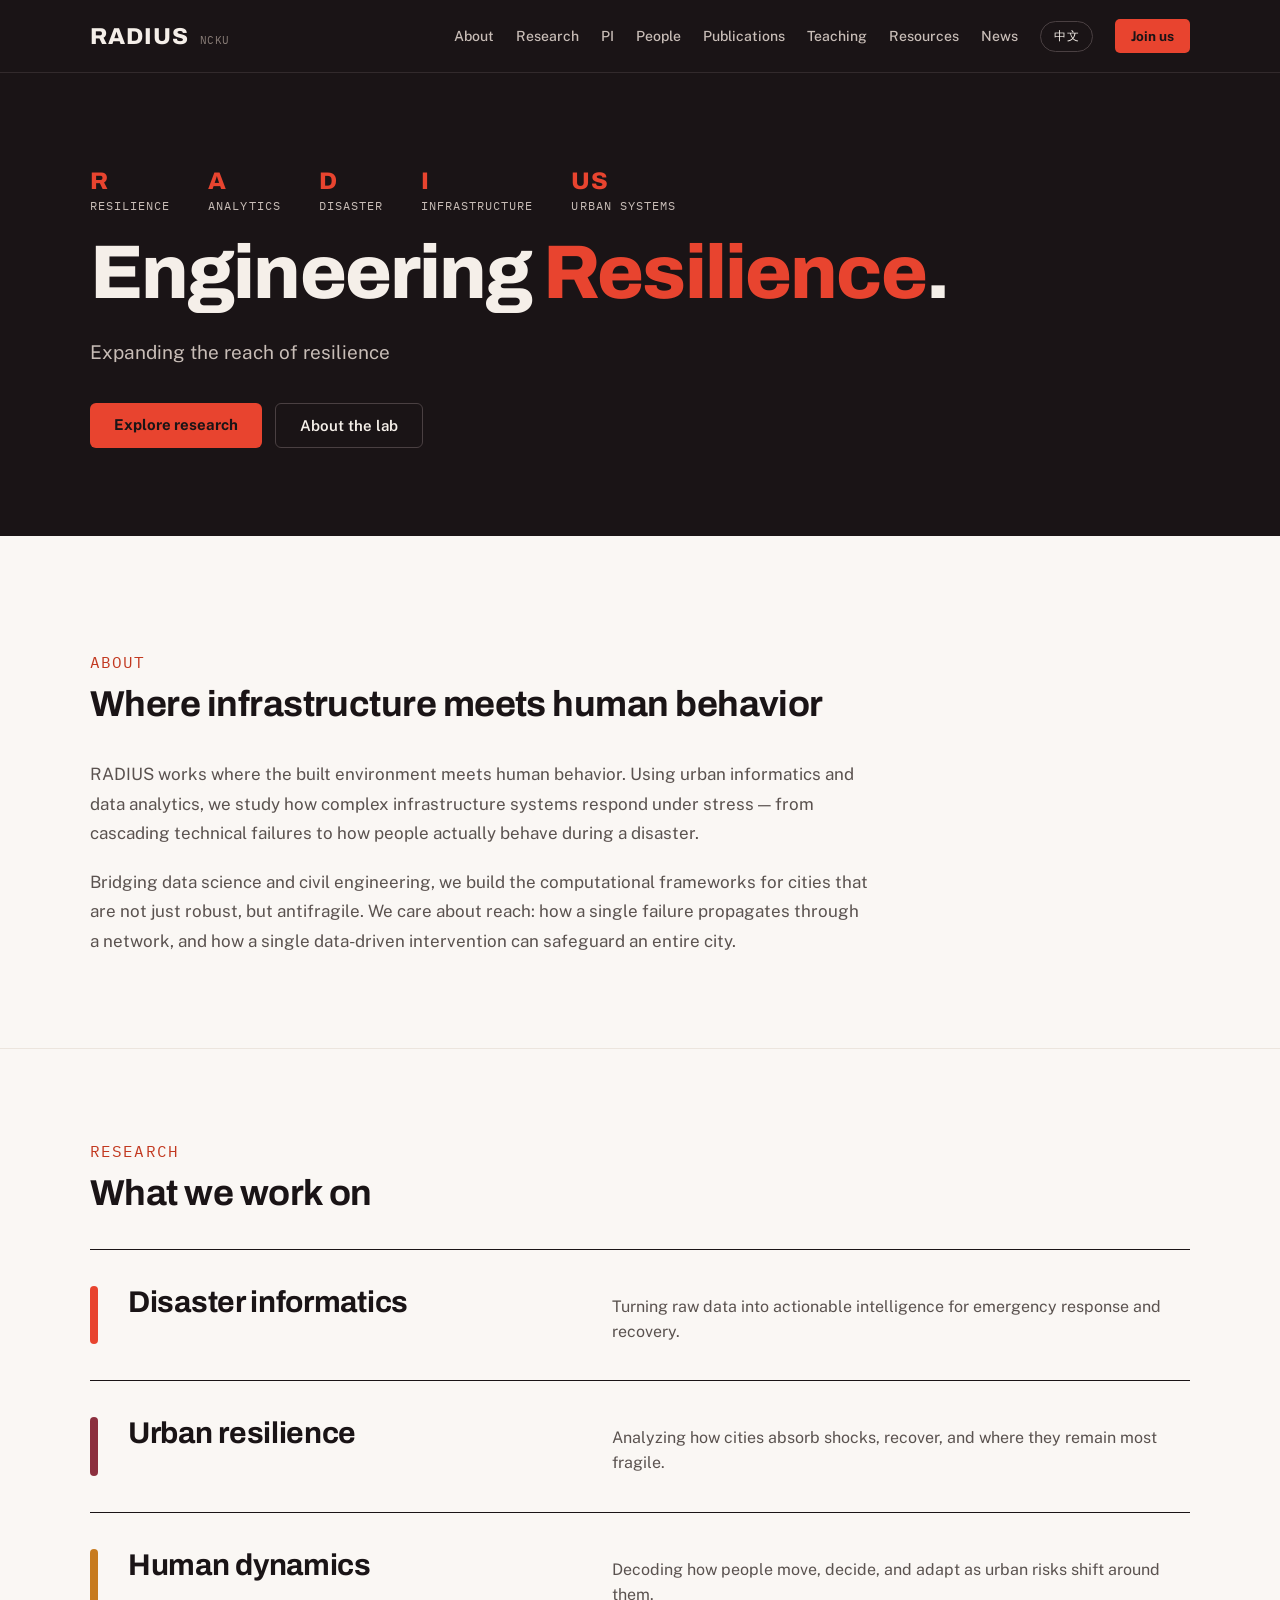
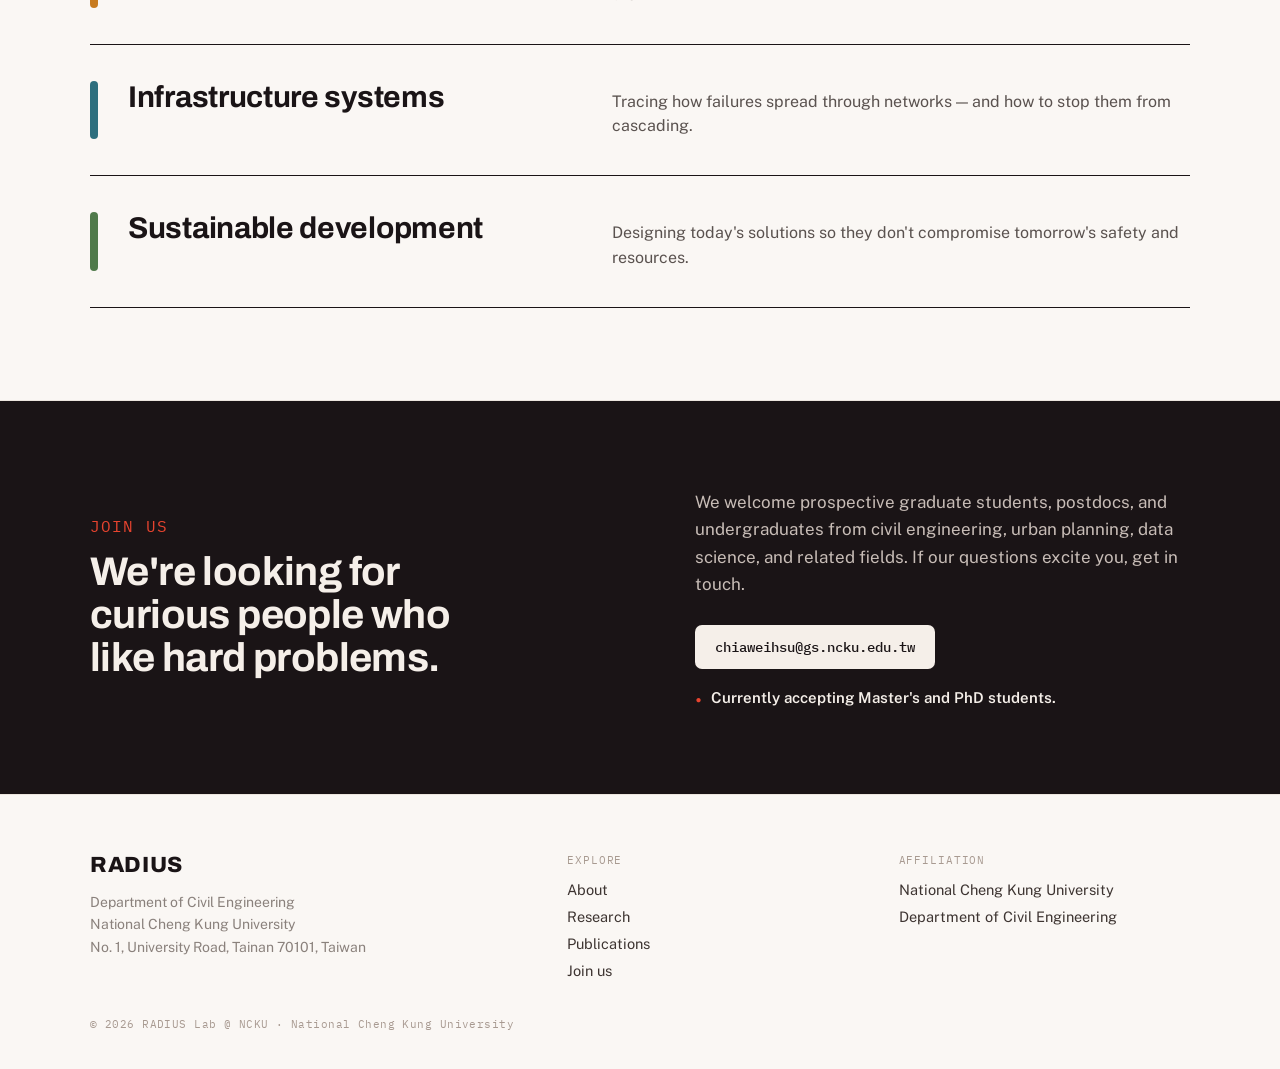
==== commit f9a4323e: "Add files via upload" ====
--- a/index.html
+++ b/index.html
@@ -47,8 +47,13 @@
 
   <section class="hero" id="top">
     <div class="container">
-      <p class="eyebrow" data-en>Resilience · Analytics · Disaster · Infrastructure · Urban Systems</p>
-      <p class="eyebrow" data-zh>韌性 · 數據分析 · 災害 · 基礎設施 · 都市系統</p>
+      <p class="acronym">
+        <span class="acr-part"><span class="acr-letter">R</span><span class="acr-word" data-en>Resilience</span><span class="acr-word" data-zh>韌性</span></span>
+        <span class="acr-part"><span class="acr-letter">A</span><span class="acr-word" data-en>Analytics</span><span class="acr-word" data-zh>數據分析</span></span>
+        <span class="acr-part"><span class="acr-letter">D</span><span class="acr-word" data-en>Disaster</span><span class="acr-word" data-zh>災害</span></span>
+        <span class="acr-part"><span class="acr-letter">I</span><span class="acr-word" data-en>Infrastructure</span><span class="acr-word" data-zh>基礎設施</span></span>
+        <span class="acr-part"><span class="acr-letter">US</span><span class="acr-word" data-en>Urban Systems</span><span class="acr-word" data-zh>都市系統</span></span>
+      </p>
       <h1 class="hero-title" data-en>Engineering <span class="accent">Resilience</span>.</h1>
       <h1 class="hero-title" data-zh>以工程打造<span class="accent">韌性</span>。</h1>
       <p class="hero-sub" data-en>Expanding the reach of resilience</p>
@@ -79,9 +84,11 @@
     <div class="container">
       <p class="eyebrow" data-en>Research</p>
       <p class="eyebrow" data-zh>研究方向</p>
-
-      <div class="research-item">
-        <span class="research-num">01</span>
+      <h2 class="section-title" data-en>What we work on</h2>
+      <h2 class="section-title" data-zh>我們的研究</h2>
+
+      <div class="research-item" data-area="01">
+        <span class="research-mark" aria-hidden="true"></span>
         <div class="research-body">
           <div>
             <h3 class="ri-title" data-en>Disaster informatics</h3>
@@ -93,8 +100,8 @@
           </div>
         </div>
       </div>
-      <div class="research-item">
-        <span class="research-num">02</span>
+      <div class="research-item" data-area="02">
+        <span class="research-mark" aria-hidden="true"></span>
         <div class="research-body">
           <div>
             <h3 class="ri-title" data-en>Urban resilience</h3>
@@ -106,8 +113,8 @@
           </div>
         </div>
       </div>
-      <div class="research-item">
-        <span class="research-num">03</span>
+      <div class="research-item" data-area="03">
+        <span class="research-mark" aria-hidden="true"></span>
         <div class="research-body">
           <div>
             <h3 class="ri-title" data-en>Human dynamics</h3>
@@ -119,8 +126,8 @@
           </div>
         </div>
       </div>
-      <div class="research-item">
-        <span class="research-num">04</span>
+      <div class="research-item" data-area="04">
+        <span class="research-mark" aria-hidden="true"></span>
         <div class="research-body">
           <div>
             <h3 class="ri-title" data-en>Infrastructure systems</h3>
@@ -132,8 +139,8 @@
           </div>
         </div>
       </div>
-      <div class="research-item">
-        <span class="research-num">05</span>
+      <div class="research-item" data-area="05">
+        <span class="research-mark" aria-hidden="true"></span>
         <div class="research-body">
           <div>
             <h3 class="ri-title" data-en>Sustainable development</h3>
--- a/styles.css
+++ b/styles.css
@@ -9,7 +9,8 @@
   --ink-line:       #322A2C;   /* borders on dark */
   --cream:          #FAF7F4;   /* main light background */
   --cream-people:   #F1EBE4;   /* people section background */
-  --phoenix:        #E8442F;   /* NCKU phoenix-flower red (accent) */
+  --phoenix:        #E8442F;   /* NCKU phoenix-flower red — use on DARK only */
+  --phoenix-deep:   #C2381F;   /* same red, darkened — use on LIGHT backgrounds */
   --maroon:         #6E1E2E;   /* NCKU maroon (secondary accent) */
   --text:           #1A1416;
   --text-muted:     #5A524F;
@@ -20,17 +21,34 @@
   --border:         #ECE5DE;
   --border-line:    #DAD0C7;
 
-  /* ---- Fonts ---- */
-  --font-display: 'Archivo', system-ui, sans-serif;
-  --font-body:    'Public Sans', system-ui, sans-serif;
-  --font-mono:    'IBM Plex Mono', ui-monospace, monospace;
-  --font-zh:      'Noto Sans TC', sans-serif;
+  /* ---- The five research directions ----
+     Keyed to research.items 01-05. Same colour on the site, in slides,
+     and on posters, so each direction becomes recognisable at a glance. */
+  --area-01: #E8442F;   /* Disaster informatics    */
+  --area-02: #8C2F3E;   /* Urban resilience        */
+  --area-03: #C77B1F;   /* Human dynamics          */
+  --area-04: #2E6F7E;   /* Infrastructure systems  */
+  --area-05: #4F7A4A;   /* Sustainable development */
+
+  /* ---- Fonts ----
+     Each stack ends in fonts that exist on Windows, macOS and Linux, so the
+     page still looks right if Google Fonts is slow, blocked, or offline. */
+  --font-display: 'Archivo', 'Helvetica Neue', Arial, system-ui, sans-serif;
+  --font-body:    'Public Sans', -apple-system, 'Segoe UI', Roboto, Helvetica, Arial, sans-serif;
+  --font-mono:    'IBM Plex Mono', ui-monospace, SFMono-Regular, Menlo, Consolas, monospace;
+  --font-zh:      'Noto Sans TC', 'PingFang TC', 'Microsoft JhengHei', 'Heiti TC', sans-serif;
+
+  /* Latin font FIRST, Chinese second: English words and digits sitting inside
+     a Chinese sentence then render in Public Sans / Archivo, not in Noto's
+     Latin glyphs. The browser falls through per character. */
+  --font-display-zh: 'Archivo', 'Noto Sans TC', 'PingFang TC', 'Microsoft JhengHei', sans-serif;
+  --font-body-zh:    'Public Sans', 'Noto Sans TC', 'PingFang TC', 'Microsoft JhengHei', sans-serif;
 
   --maxw: 1180px;
 }
 
 * { box-sizing: border-box; }
-html { scroll-behavior: smooth; scroll-padding-top: 80px; }
+html { scroll-behavior: smooth; scroll-padding-top: 104px; }
 body {
   margin: 0;
   background: var(--cream);
@@ -47,15 +65,23 @@
    Any Chinese element automatically uses the Noto Sans TC font. */
 [data-lang="en"] [data-zh] { display: none !important; }
 [data-lang="zh"] [data-en] { display: none !important; }
-[data-zh] { font-family: var(--font-zh); }
+[data-zh] { font-family: var(--font-body-zh); }
+.hero-title[data-zh], .section-title[data-zh], .join-title[data-zh],
+.pi-name[data-zh], .ri-title[data-zh], .member-group-title[data-zh],
+.pub-group-title[data-zh], .tt-block-title[data-zh], .cv-block-title[data-zh] {
+  font-family: var(--font-display-zh);
+}
 
 .container { max-width: var(--maxw); margin: 0 auto; padding: 0 40px; }
 .eyebrow {
   font-family: var(--font-mono);
-  font-size: 14px; letter-spacing: 0.09em; text-transform: uppercase;
-  color: var(--phoenix); margin: 0;
-}
-.eyebrow[data-zh] { font-size: 14.5px; letter-spacing: 0.05em; }
+  font-size: 16px; letter-spacing: 0.07em; text-transform: uppercase;
+  color: var(--phoenix-deep); margin: 0 0 6px;
+}
+/* On the dark hero/nav the bright red is legible; on cream it is not
+   (3.7:1, below the 4.5:1 minimum), so light sections use --phoenix-deep. */
+.hero .eyebrow, .join .eyebrow { color: var(--phoenix); }
+.eyebrow[data-zh] { font-size: 16px; letter-spacing: 0.03em; }
 .section-title {
   font-family: var(--font-display); font-weight: 700;
   font-size: 36px; letter-spacing: -0.015em; color: var(--ink);
@@ -118,6 +144,26 @@
 }
 .hero-title[data-zh] { font-weight: 900; font-size: 70px; line-height: 1.12; letter-spacing: -0.01em; }
 .hero-title .accent { color: var(--phoenix); }
+
+/* ---- Acronym block: what the name RADIUS stands for ----
+   This is the lab's identity, not a section label, so it is deliberately
+   styled differently from the .eyebrow used above every other section. */
+.acronym {
+  display: flex; flex-wrap: wrap; gap: 16px 38px; margin: 0; padding: 0;
+}
+.acr-part { display: flex; flex-direction: column; gap: 7px; }
+.acr-letter {
+  font-family: var(--font-display); font-weight: 800; font-size: 24px;
+  line-height: 1; letter-spacing: 0.04em; color: var(--phoenix);
+}
+.acr-word {
+  font-family: var(--font-mono); font-size: 11.5px; line-height: 1;
+  letter-spacing: 0.09em; text-transform: uppercase; color: var(--on-dark-muted);
+}
+.acr-word[data-zh] {
+  font-family: var(--font-body-zh); font-size: 13px; letter-spacing: 0.05em;
+  text-transform: none;
+}
 .hero-sub {
   font-size: 19px; line-height: 1.55; color: var(--on-dark-muted);
   max-width: 620px; margin: 28px 0 0;
@@ -132,7 +178,8 @@
 
 /* ============================== ABOUT ============================ */
 .about { background: var(--cream); border-bottom: 1px solid var(--border); }
-.about .container { padding-top: 92px; padding-bottom: 92px; }
+.about .container { padding-top: 116px; padding-bottom: 92px; }
+.about .eyebrow { margin-bottom: 6px; }
 .about-body { max-width: 780px; }
 .about-text { font-size: 17px; line-height: 1.72; color: var(--text-muted); margin: 20px 0 0; }
 .about-text[data-zh] { font-size: 16.5px; line-height: 1.95; }
@@ -142,14 +189,23 @@
 .research .container { padding-top: 92px; padding-bottom: 92px; }
 .research .eyebrow { margin-bottom: 6px; }
 .research-item {
-  display: grid; grid-template-columns: 90px 1fr; gap: 36px;
+  display: grid; grid-template-columns: 8px 1fr; gap: 30px;
   padding: 36px 0; border-top: 1px solid var(--ink); align-items: baseline;
 }
 .research-item:last-child { border-bottom: 1px solid var(--ink); }
-.research-num {
-  font-family: var(--font-display); font-size: 42px; font-weight: 800;
-  color: var(--ink); line-height: 1;
-}
+
+/* Each direction is identified by colour rather than by a number. The five
+   areas are parallel, not a sequence, so 01-05 implied an order that isn't
+   there — and a colour carries over to slides and posters, a digit doesn't. */
+.research-mark {
+  align-self: stretch; width: 8px; border-radius: 4px;
+  background: var(--border-line);
+}
+.research-item[data-area="01"] .research-mark { background: var(--area-01); }
+.research-item[data-area="02"] .research-mark { background: var(--area-02); }
+.research-item[data-area="03"] .research-mark { background: var(--area-03); }
+.research-item[data-area="04"] .research-mark { background: var(--area-04); }
+.research-item[data-area="05"] .research-mark { background: var(--area-05); }
 .research-body { display: grid; grid-template-columns: 1fr 1.3fr; gap: 40px; align-items: baseline; }
 .ri-title { font-family: var(--font-display); font-size: 30px; font-weight: 700; color: var(--ink); margin: 0; letter-spacing: -0.01em; }
 .ri-title[data-zh] { font-size: 28px; letter-spacing: 0; }
@@ -175,8 +231,8 @@
 .pub-meta em { font-style: italic; }
 .pub-links { display: flex; gap: 16px; margin-top: 12px; }
 .pub-links a { font-family: var(--font-mono); font-size: 13px; color: var(--maroon); }
-.pub-links a:hover { color: var(--phoenix); }
-.more-link { display: inline-block; margin-top: 30px; font-size: 15px; font-weight: 700; color: var(--phoenix); }
+.pub-links a:hover { color: var(--phoenix-deep); }
+.more-link { display: inline-block; margin-top: 30px; font-size: 15px; font-weight: 700; color: var(--phoenix-deep); }
 .more-link:hover { text-decoration: underline; }
 
 /* ============================= PEOPLE ============================ */
@@ -194,7 +250,10 @@
 }
 .photo span { font-family: var(--font-mono); font-size: 11px; color: #A8978B; }
 /* When a real <img> uses the .photo frame, fill it neatly (crop, don't stretch). */
-img.photo { object-fit: cover; padding: 0; }
+/* Without width/height the image's own pixel size widens the grid column and
+   blows the card out of the layout. */
+img.photo { width: 100%; height: 100%; display: block; object-fit: cover; padding: 0; }
+.member { min-width: 0; }
 .pi-photo { aspect-ratio: 5 / 6; padding: 14px; }
 .pi-name { font-family: var(--font-display); font-size: 30px; font-weight: 700; color: var(--ink); margin: 0; letter-spacing: -0.01em; }
 .pi-name[data-zh] { letter-spacing: 0; }
@@ -206,7 +265,7 @@
 .pi-bio { font-size: 16.5px; line-height: 1.64; color: #4A4240; max-width: 640px; margin: 18px 0 0; }
 .pi-bio[data-zh] { font-size: 16px; line-height: 1.85; }
 .pi-links { display: flex; gap: 20px; margin-top: 18px; }
-.pi-links a { font-size: 14px; font-weight: 700; color: var(--phoenix); }
+.pi-links a { font-size: 14px; font-weight: 700; color: var(--phoenix-deep); }
 .pi-links a:hover { text-decoration: underline; }
 .member-group { margin-top: 46px; }
 .member-group:first-of-type { margin-top: 6px; }
@@ -261,7 +320,7 @@
 .footer-col-title { font-family: var(--font-mono); font-size: 11px; letter-spacing: 0.08em; text-transform: uppercase; color: #A89A91; margin: 0 0 14px; }
 .footer-links { display: flex; flex-direction: column; gap: 10px; }
 .footer-links a { font-size: 14.5px; color: #3D3431; }
-.footer-links a:hover { color: var(--phoenix); }
+.footer-links a:hover { color: var(--phoenix-deep); }
 .footer-copy { max-width: var(--maxw); margin: 0 auto; padding: 0 40px 38px; }
 .footer-copy p { font-family: var(--font-mono); font-size: 11px; color: #A89A91; margin: 0; letter-spacing: 0.04em; }
 
@@ -285,14 +344,25 @@
 .tt-title { font-size: 16.5px; line-height: 1.5; color: var(--ink); margin: 0; }
 .tt-title[data-zh] { font-size: 16px; line-height: 1.7; }
 .tt-title em { font-style: italic; color: var(--text-faint); }
+.tt-venue { font-size: 14px; color: var(--text-faint); margin: 4px 0 0; }
+.tt-venue[data-zh] { line-height: 1.6; }
+.tt-venue { font-size: 14px; line-height: 1.5; color: var(--text-faint); margin: 4px 0 0; }
+.tt-venue[data-zh] { line-height: 1.65; }
 .empty-state { font-size: 16px; color: var(--text-faint); margin: 6px 0 0; }
+
+/* ===== PI page: research interests + CV blocks ===== */
+.cv-block { margin-top: 44px; }
+.cv-block-title { font-family: var(--font-display); font-size: 20px; font-weight: 700; color: var(--maroon); margin: 0 0 14px; }
+.pi-tags { display: flex; flex-wrap: wrap; gap: 10px; }
+.pi-tag { font-family: var(--font-mono); font-size: 13px; color: var(--maroon); background: #EFE6DD; border: 1px solid #E0D4C8; border-radius: 999px; padding: 6px 14px; }
+.cv-block .tt-item { grid-template-columns: 120px 1fr; }
 
 /* ========================== RESOURCES ========================== */
 .res-item { padding: 22px 0; border-top: 1px solid var(--border-line); }
 .res-item:last-of-type { border-bottom: 1px solid var(--border-line); }
 .res-title { font-family: var(--font-display); font-size: 20px; font-weight: 600; color: var(--ink); margin: 0; }
 .res-title a { color: var(--maroon); }
-.res-title a:hover { color: var(--phoenix); }
+.res-title a:hover { color: var(--phoenix-deep); }
 .res-desc { font-size: 15.5px; line-height: 1.6; color: var(--text-muted); margin: 8px 0 0; }
 .res-desc[data-zh] { line-height: 1.8; }
 
@@ -314,9 +384,13 @@
   .btn-join { align-self: flex-start; }
   .hero-title { font-size: 44px; }
   .hero-title[data-zh] { font-size: 40px; }
-  .research-item { grid-template-columns: 48px 1fr; gap: 18px; }
-  .research-num { font-size: 30px; }
+  .research-item { grid-template-columns: 6px 1fr; gap: 18px; }
+  .research-mark { width: 6px; }
   .research-body { grid-template-columns: 1fr; gap: 12px; }
+  .acronym { gap: 14px 24px; }
+  .acr-letter { font-size: 20px; }
+  .acr-word { font-size: 10.5px; letter-spacing: 0.06em; }
+  .acr-word[data-zh] { font-size: 12px; }
   .pub { grid-template-columns: 56px 1fr; gap: 16px; }
   .members { grid-template-columns: repeat(auto-fill, minmax(140px, 1fr)); }
   .pi { grid-template-columns: 1fr; gap: 24px; }
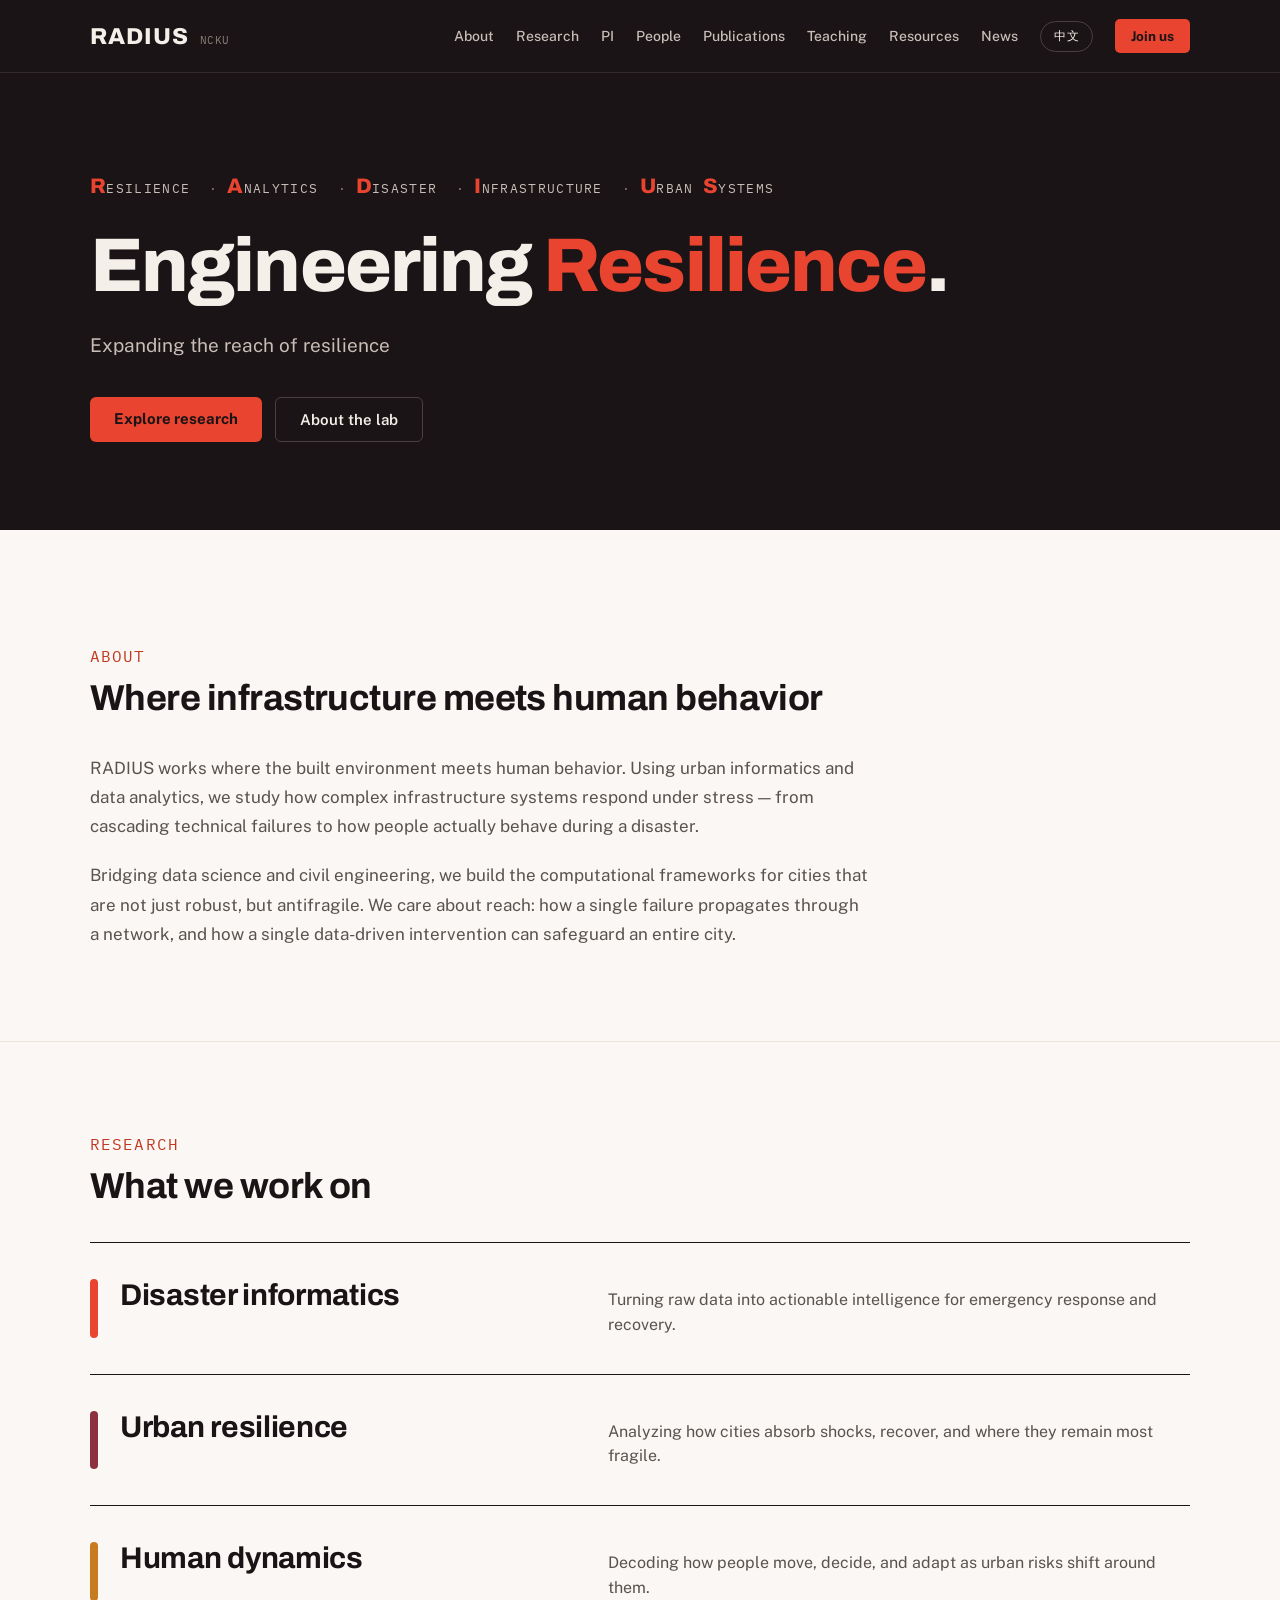
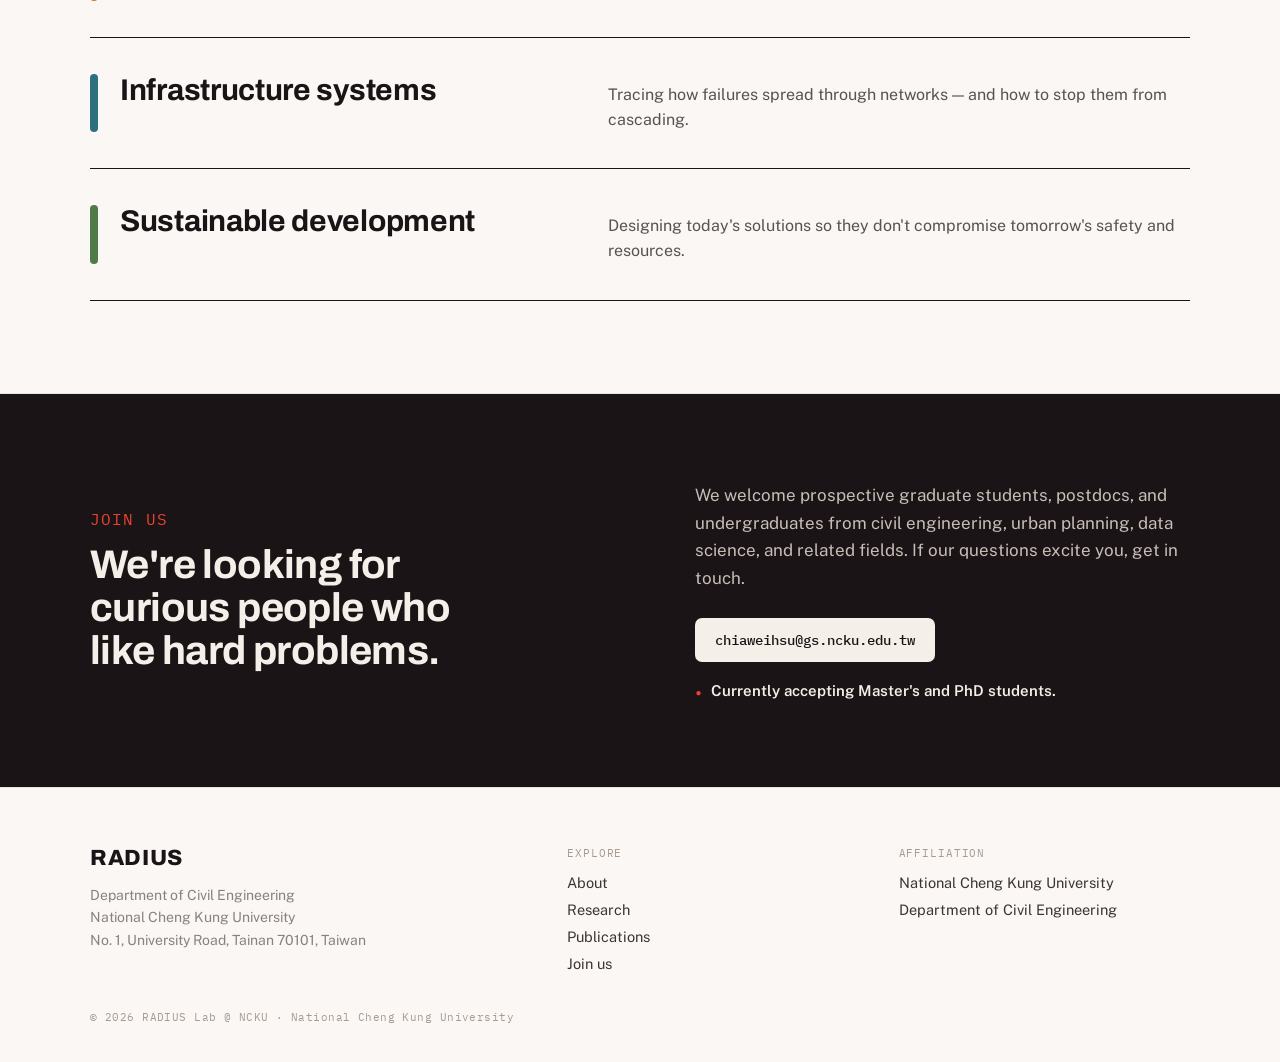
==== commit cdadf5b1: "Add files via upload" ====
--- a/index.html
+++ b/index.html
@@ -6,10 +6,13 @@
   <title>RADIUS Lab @ NCKU</title>
   <meta name="description" content="RADIUS Lab @ NCKU — engineering urban resilience where infrastructure meets human behavior, through data analytics and disaster informatics. Department of Civil Engineering, National Cheng Kung University." />
 
-  <!-- Fonts (needs internet; this is fine for a live website) -->
+  <!-- Latin fonts are served from this repository (fonts/), so the page looks
+       identical on every machine even with no internet. Chinese still comes
+       from Google's CDN — see the note at the bottom of fonts-selfhost.css. -->
+  <link rel="stylesheet" href="fonts-selfhost.css" />
   <link rel="preconnect" href="https://fonts.googleapis.com" />
   <link rel="preconnect" href="https://fonts.gstatic.com" crossorigin />
-  <link href="https://fonts.googleapis.com/css2?family=Archivo:wght@500;600;700;800&family=IBM+Plex+Mono:wght@400;500&family=Noto+Sans+TC:wght@400;500;700;900&family=Public+Sans:wght@400;500;600;700&display=swap" rel="stylesheet" />
+  <link href="https://fonts.googleapis.com/css2?family=Noto+Sans+TC:wght@400;500;700;900&display=swap" rel="stylesheet" />
 
   <link rel="stylesheet" href="styles.css" />
   <script src="script.js" defer></script>
@@ -48,11 +51,11 @@
   <section class="hero" id="top">
     <div class="container">
       <p class="acronym">
-        <span class="acr-part"><span class="acr-letter">R</span><span class="acr-word" data-en>Resilience</span><span class="acr-word" data-zh>韌性</span></span>
-        <span class="acr-part"><span class="acr-letter">A</span><span class="acr-word" data-en>Analytics</span><span class="acr-word" data-zh>數據分析</span></span>
-        <span class="acr-part"><span class="acr-letter">D</span><span class="acr-word" data-en>Disaster</span><span class="acr-word" data-zh>災害</span></span>
-        <span class="acr-part"><span class="acr-letter">I</span><span class="acr-word" data-en>Infrastructure</span><span class="acr-word" data-zh>基礎設施</span></span>
-        <span class="acr-part"><span class="acr-letter">US</span><span class="acr-word" data-en>Urban Systems</span><span class="acr-word" data-zh>都市系統</span></span>
+        <span class="acr-part"><span class="acr-word" data-en><span class="acr-cap">R</span>esilience</span><span class="acr-word" data-zh><span class="acr-cap">R</span>韌性</span></span>
+        <span class="acr-part"><span class="acr-word" data-en><span class="acr-cap">A</span>nalytics</span><span class="acr-word" data-zh><span class="acr-cap">A</span>數據分析</span></span>
+        <span class="acr-part"><span class="acr-word" data-en><span class="acr-cap">D</span>isaster</span><span class="acr-word" data-zh><span class="acr-cap">D</span>災害</span></span>
+        <span class="acr-part"><span class="acr-word" data-en><span class="acr-cap">I</span>nfrastructure</span><span class="acr-word" data-zh><span class="acr-cap">I</span>基礎設施</span></span>
+        <span class="acr-part"><span class="acr-word" data-en><span class="acr-cap">U</span>rban <span class="acr-cap">S</span>ystems</span><span class="acr-word" data-zh><span class="acr-cap">US</span>都市系統</span></span>
       </p>
       <h1 class="hero-title" data-en>Engineering <span class="accent">Resilience</span>.</h1>
       <h1 class="hero-title" data-zh>以工程打造<span class="accent">韌性</span>。</h1>
@@ -88,7 +91,6 @@
       <h2 class="section-title" data-zh>我們的研究</h2>
 
       <div class="research-item" data-area="01">
-        <span class="research-mark" aria-hidden="true"></span>
         <div class="research-body">
           <div>
             <h3 class="ri-title" data-en>Disaster informatics</h3>
@@ -101,7 +103,6 @@
         </div>
       </div>
       <div class="research-item" data-area="02">
-        <span class="research-mark" aria-hidden="true"></span>
         <div class="research-body">
           <div>
             <h3 class="ri-title" data-en>Urban resilience</h3>
@@ -114,7 +115,6 @@
         </div>
       </div>
       <div class="research-item" data-area="03">
-        <span class="research-mark" aria-hidden="true"></span>
         <div class="research-body">
           <div>
             <h3 class="ri-title" data-en>Human dynamics</h3>
@@ -127,7 +127,6 @@
         </div>
       </div>
       <div class="research-item" data-area="04">
-        <span class="research-mark" aria-hidden="true"></span>
         <div class="research-body">
           <div>
             <h3 class="ri-title" data-en>Infrastructure systems</h3>
@@ -140,7 +139,6 @@
         </div>
       </div>
       <div class="research-item" data-area="05">
-        <span class="research-mark" aria-hidden="true"></span>
         <div class="research-body">
           <div>
             <h3 class="ri-title" data-en>Sustainable development</h3>
--- a/fonts-selfhost.css
+++ b/fonts-selfhost.css
@@ -0,0 +1,76 @@
+/* ============================================================
+   RADIUS Lab — 自架字體
+   ------------------------------------------------------------
+   這些字體檔就放在你自己的 fonts/ 資料夾裡，不需要連 Google。
+   意義：校園網路阻擋、研討會現場網路不穩、離線展示、或從中國大陸
+   連線時，畫面都跟你在自己電腦上看到的一模一樣。
+
+   字體檔已經做過「子集化」——只保留網站會用到的拉丁字母、數字與
+   標點，所以十個檔案加起來只有約 126 KB，比一張照片還小。
+
+   ⚠️ Commit 時務必把整個 fonts/ 資料夾一起送出，否則線上會找不到字。
+
+   授權：三套字體都是 SIL Open Font License 1.1，可自由商用與轉散布，
+   條件是隨附授權條文。fonts/ 裡的三個 OFL-*.txt 就是，請不要刪除。
+   ============================================================ */
+
+/* ---------- Archivo：標題（Omnibus-Type，OFL 1.1）---------- */
+@font-face {
+  font-family: 'Archivo'; font-style: normal; font-weight: 500; font-display: swap;
+  src: url('fonts/archivo-500.woff2') format('woff2');
+}
+@font-face {
+  font-family: 'Archivo'; font-style: normal; font-weight: 600; font-display: swap;
+  src: url('fonts/archivo-600.woff2') format('woff2');
+}
+@font-face {
+  font-family: 'Archivo'; font-style: normal; font-weight: 700; font-display: swap;
+  src: url('fonts/archivo-700.woff2') format('woff2');
+}
+@font-face {
+  font-family: 'Archivo'; font-style: normal; font-weight: 800; font-display: swap;
+  src: url('fonts/archivo-800.woff2') format('woff2');
+}
+
+/* ---------- Public Sans：內文（U.S. Web Design System，OFL 1.1）---------- */
+@font-face {
+  font-family: 'Public Sans'; font-style: normal; font-weight: 400; font-display: swap;
+  src: url('fonts/public-sans-400.woff2') format('woff2');
+}
+@font-face {
+  font-family: 'Public Sans'; font-style: normal; font-weight: 500; font-display: swap;
+  src: url('fonts/public-sans-500.woff2') format('woff2');
+}
+@font-face {
+  font-family: 'Public Sans'; font-style: normal; font-weight: 600; font-display: swap;
+  src: url('fonts/public-sans-600.woff2') format('woff2');
+}
+@font-face {
+  font-family: 'Public Sans'; font-style: normal; font-weight: 700; font-display: swap;
+  src: url('fonts/public-sans-700.woff2') format('woff2');
+}
+
+/* ---------- IBM Plex Mono：標籤、年份、DOI（IBM，OFL 1.1）---------- */
+@font-face {
+  font-family: 'IBM Plex Mono'; font-style: normal; font-weight: 400; font-display: swap;
+  src: url('fonts/ibm-plex-mono-400.woff2') format('woff2');
+}
+@font-face {
+  font-family: 'IBM Plex Mono'; font-style: normal; font-weight: 500; font-display: swap;
+  src: url('fonts/ibm-plex-mono-500.woff2') format('woff2');
+}
+
+/* ============================================================
+   為什麼中文字體沒有一起自架？
+
+   Noto Sans TC 涵蓋數萬個漢字，每個字重的完整檔案約 5–10 MB。
+   Google 的 CDN 會自動切成上百個小片段，只送出頁面實際用到的那幾片，
+   所以載入很快。自己架就要自己做子集化，每次新增中文內容都可能漏字，
+   維護成本不成比例。
+
+   折衷做法：拉丁字體自架（決定標題與整體版面骨架），中文留在 CDN，
+   並在 styles.css 的 --font-zh 排好備援順序：
+   Noto Sans TC → PingFang TC（macOS）→ Microsoft JhengHei（Windows）
+   → Heiti TC。即使 CDN 連不上，中文也會落在系統內建黑體，
+   字重與比例接近，不會變成明體。
+   ============================================================ */
--- a/styles.css
+++ b/styles.css
@@ -145,25 +145,31 @@
 .hero-title[data-zh] { font-weight: 900; font-size: 70px; line-height: 1.12; letter-spacing: -0.01em; }
 .hero-title .accent { color: var(--phoenix); }
 
-/* ---- Acronym block: what the name RADIUS stands for ----
-   This is the lab's identity, not a section label, so it is deliberately
-   styled differently from the .eyebrow used above every other section. */
+/* ---- Acronym line: what the name RADIUS stands for ----
+   The lab's identity, not a section label, so it is styled differently from
+   the .eyebrow that sits above every other section. The initial of each word
+   is enlarged and coloured, so the reader assembles R-A-D-I-U-S themselves. */
 .acronym {
-  display: flex; flex-wrap: wrap; gap: 16px 38px; margin: 0; padding: 0;
-}
-.acr-part { display: flex; flex-direction: column; gap: 7px; }
-.acr-letter {
-  font-family: var(--font-display); font-weight: 800; font-size: 24px;
-  line-height: 1; letter-spacing: 0.04em; color: var(--phoenix);
-}
-.acr-word {
-  font-family: var(--font-mono); font-size: 11.5px; line-height: 1;
-  letter-spacing: 0.09em; text-transform: uppercase; color: var(--on-dark-muted);
-}
+  margin: 0; padding: 0;
+  font-family: var(--font-mono); font-weight: 400;
+  font-size: 13px; letter-spacing: 0.1em; text-transform: uppercase;
+  line-height: 1.7; color: var(--on-dark-muted);
+}
+.acr-part { white-space: nowrap; }
+.acr-part + .acr-part::before {
+  content: "·"; color: var(--on-dark-faint);
+  margin: 0 10px; letter-spacing: 0;
+}
+.acr-cap {
+  font-family: var(--font-display); font-weight: 800;
+  font-size: 21px; letter-spacing: 0.02em; color: var(--phoenix);
+}
+/* Chinese has no initials, so the letter sits in front of the word. */
 .acr-word[data-zh] {
-  font-family: var(--font-body-zh); font-size: 13px; letter-spacing: 0.05em;
-  text-transform: none;
-}
+  font-family: var(--font-body-zh); font-size: 14px;
+  letter-spacing: 0.04em; text-transform: none;
+}
+.acr-word[data-zh] .acr-cap { margin-right: 5px; }
 .hero-sub {
   font-size: 19px; line-height: 1.55; color: var(--on-dark-muted);
   max-width: 620px; margin: 28px 0 0;
@@ -189,23 +195,27 @@
 .research .container { padding-top: 92px; padding-bottom: 92px; }
 .research .eyebrow { margin-bottom: 6px; }
 .research-item {
-  display: grid; grid-template-columns: 8px 1fr; gap: 30px;
-  padding: 36px 0; border-top: 1px solid var(--ink); align-items: baseline;
+  position: relative;
+  display: grid; grid-template-columns: 1fr;
+  padding: 36px 0 36px 30px; border-top: 1px solid var(--ink); align-items: baseline;
 }
 .research-item:last-child { border-bottom: 1px solid var(--ink); }
 
 /* Each direction is identified by colour rather than by a number. The five
    areas are parallel, not a sequence, so 01-05 implied an order that isn't
-   there — and a colour carries over to slides and posters, a digit doesn't. */
-.research-mark {
-  align-self: stretch; width: 8px; border-radius: 4px;
-  background: var(--border-line);
-}
-.research-item[data-area="01"] .research-mark { background: var(--area-01); }
-.research-item[data-area="02"] .research-mark { background: var(--area-02); }
-.research-item[data-area="03"] .research-mark { background: var(--area-03); }
-.research-item[data-area="04"] .research-mark { background: var(--area-04); }
-.research-item[data-area="05"] .research-mark { background: var(--area-05); }
+   there — and a colour carries over to slides and posters, a digit doesn't.
+   Drawn as a positioned pseudo-element rather than a stretched grid item:
+   align-self:stretch inside a baseline-aligned grid collapses to zero height
+   in some mobile browsers, which is why the bars went missing on phones. */
+.research-item::before {
+  content: ""; position: absolute; left: 0; top: 36px; bottom: 36px;
+  width: 8px; border-radius: 4px; background: var(--border-line);
+}
+.research-item[data-area="01"]::before { background: var(--area-01); }
+.research-item[data-area="02"]::before { background: var(--area-02); }
+.research-item[data-area="03"]::before { background: var(--area-03); }
+.research-item[data-area="04"]::before { background: var(--area-04); }
+.research-item[data-area="05"]::before { background: var(--area-05); }
 .research-body { display: grid; grid-template-columns: 1fr 1.3fr; gap: 40px; align-items: baseline; }
 .ri-title { font-family: var(--font-display); font-size: 30px; font-weight: 700; color: var(--ink); margin: 0; letter-spacing: -0.01em; }
 .ri-title[data-zh] { font-size: 28px; letter-spacing: 0; }
@@ -384,13 +394,13 @@
   .btn-join { align-self: flex-start; }
   .hero-title { font-size: 44px; }
   .hero-title[data-zh] { font-size: 40px; }
-  .research-item { grid-template-columns: 6px 1fr; gap: 18px; }
-  .research-mark { width: 6px; }
+  .research-item { padding-left: 22px; }
+  .research-item::before { width: 6px; border-radius: 3px; }
   .research-body { grid-template-columns: 1fr; gap: 12px; }
-  .acronym { gap: 14px 24px; }
-  .acr-letter { font-size: 20px; }
-  .acr-word { font-size: 10.5px; letter-spacing: 0.06em; }
-  .acr-word[data-zh] { font-size: 12px; }
+  .acronym { font-size: 11.5px; letter-spacing: 0.07em; line-height: 2; }
+  .acr-part + .acr-part::before { margin: 0 7px; }
+  .acr-cap { font-size: 18px; }
+  .acr-word[data-zh] { font-size: 13px; }
   .pub { grid-template-columns: 56px 1fr; gap: 16px; }
   .members { grid-template-columns: repeat(auto-fill, minmax(140px, 1fr)); }
   .pi { grid-template-columns: 1fr; gap: 24px; }
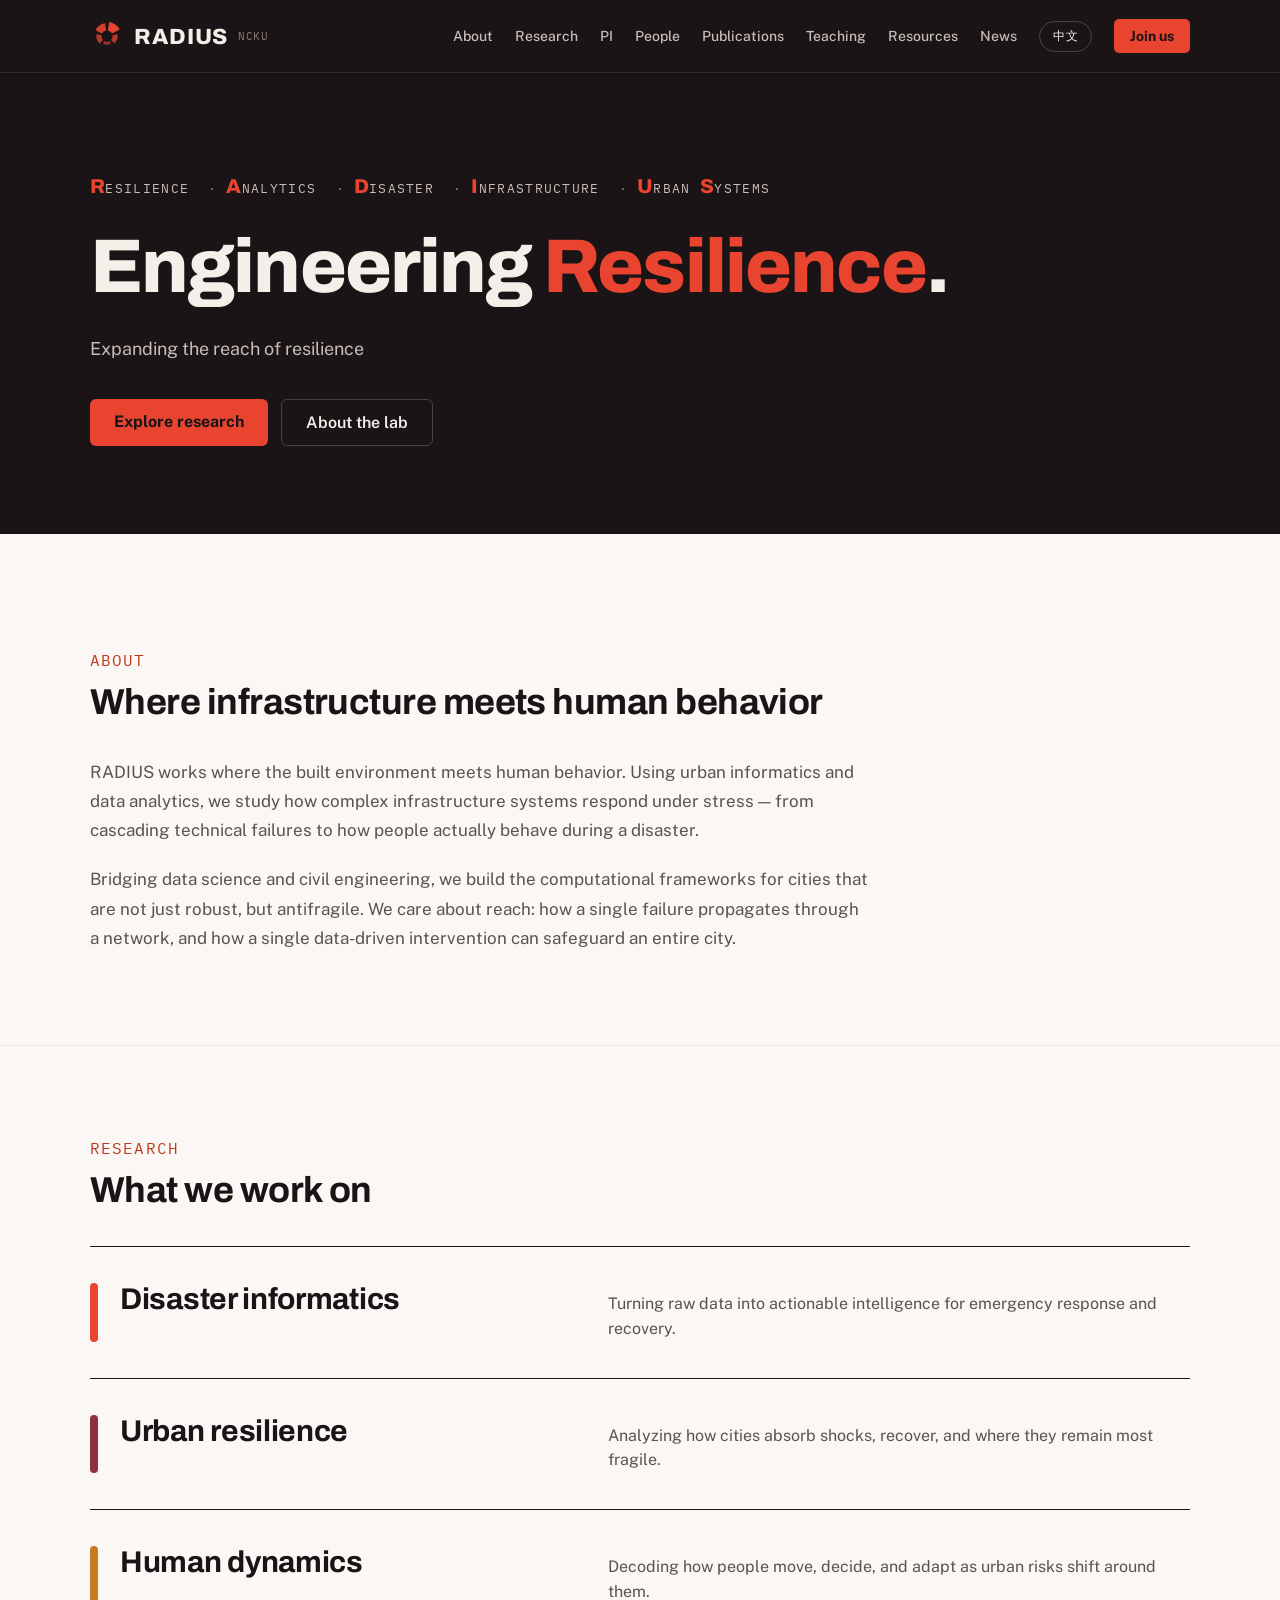
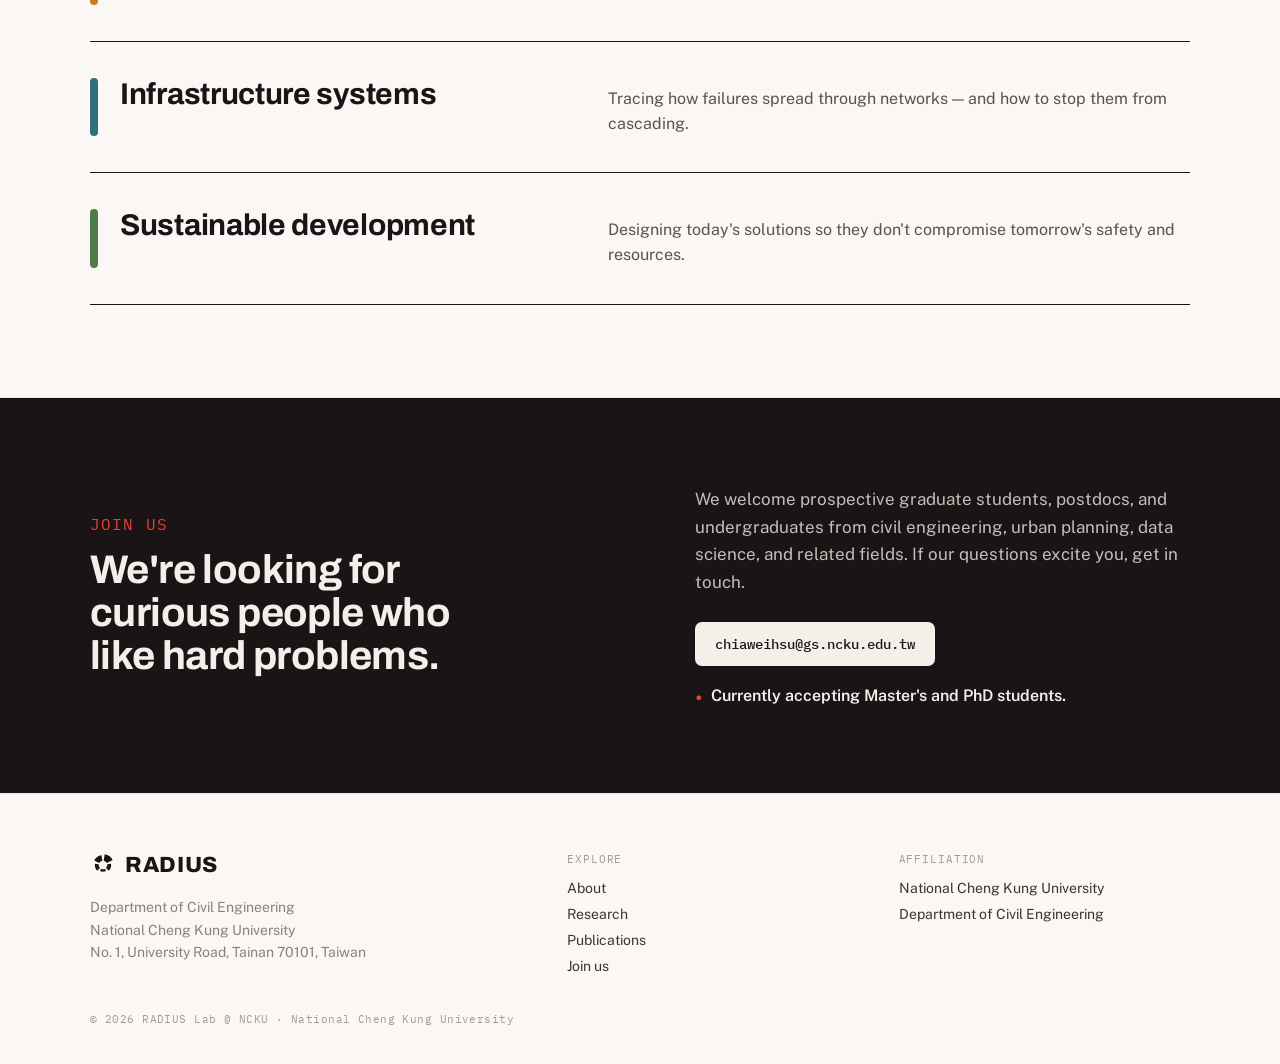
==== commit 045e0c77: "Add files via upload" ====
--- a/index.html
+++ b/index.html
@@ -9,6 +9,21 @@
   <!-- Latin fonts are served from this repository (fonts/), so the page looks
        identical on every machine even with no internet. Chinese still comes
        from Google's CDN — see the note at the bottom of fonts-selfhost.css. -->
+  <!-- Icons. The SVG favicon is used by modern browsers; the PNGs are the
+       fallback, and apple-touch-icon is the iOS home-screen tile. -->
+  <link rel="icon" href="assets/favicon.svg" type="image/svg+xml" />
+  <link rel="icon" href="assets/favicon-32.png" sizes="32x32" type="image/png" />
+  <link rel="icon" href="assets/favicon-16.png" sizes="16x16" type="image/png" />
+  <link rel="apple-touch-icon" href="assets/apple-touch-icon.png" />
+
+  <!-- Link preview card, shown when the site is shared on Slack, X, LINE. -->
+  <meta property="og:type" content="website" />
+  <meta property="og:title" content="RADIUS Lab @ NCKU" />
+  <meta property="og:description" content="RADIUS Lab @ NCKU — engineering urban resilience where infrastructure meets human behavior, through data analytics and disaster informatics. Department of Civil Engineering, National Cheng Kung University." />
+  <meta property="og:url" content="https://radiusncku.github.io/" />
+  <meta property="og:image" content="https://radiusncku.github.io/assets/og-image.png" />
+  <meta name="twitter:card" content="summary_large_image" />
+
   <link rel="stylesheet" href="fonts-selfhost.css" />
   <link rel="preconnect" href="https://fonts.googleapis.com" />
   <link rel="preconnect" href="https://fonts.gstatic.com" crossorigin />
@@ -25,6 +40,7 @@
   <header class="site-nav">
     <div class="nav-inner">
       <a class="brand" href="index.html">
+        <img class="brand-icon" src="assets/icon-tint.svg" alt="" width="34" height="34" />
         <span class="brand-name">RADIUS</span>
         <span class="brand-sub">NCKU</span>
       </a>
@@ -176,7 +192,7 @@
   <footer class="site-footer">
     <div class="footer-grid">
       <div>
-        <span class="footer-brand">RADIUS</span>
+        <span class="footer-brand"><img class="footer-icon" src="assets/icon-black.svg" alt="" width="26" height="26" />RADIUS</span>
         <p class="footer-addr" data-en>Department of Civil Engineering<br />National Cheng Kung University<br />No. 1, University Road, Tainan 70101, Taiwan</p>
         <p class="footer-addr" data-zh>國立成功大學 土木工程學系<br />70101 台南市東區大學路一號</p>
       </div>
--- a/styles.css
+++ b/styles.css
@@ -44,6 +44,41 @@
   --font-display-zh: 'Archivo', 'Noto Sans TC', 'PingFang TC', 'Microsoft JhengHei', sans-serif;
   --font-body-zh:    'Public Sans', 'Noto Sans TC', 'PingFang TC', 'Microsoft JhengHei', sans-serif;
 
+  /* ---- Type scale ----------------------------------------------------
+     One size per job. Before this there were 29 different sizes on the
+     site, seven of them half-pixel nudges; that is not a hierarchy, it is
+     accumulated guesswork. Pick the token whose NAME matches the job,
+     never a raw px value.
+
+     Chinese headings step down about 10%: a Han character fills its em box
+     while a Latin lowercase letter fills roughly half of it, so at the same
+     px size Chinese looks noticeably heavier. Chinese BODY text stays the
+     same size — it just gets more line-height, because dense strokes need
+     vertical air, not a smaller size. Never set Chinese below 13px. */
+  --fs-hero:        76px;   /* home page headline           */
+  --fs-hero-zh:     66px;
+  --fs-display:     40px;   /* Join us headline             */
+  --fs-display-zh:  36px;
+  --fs-title:       36px;   /* section titles               */
+  --fs-title-zh:    32px;
+  --fs-lead:        30px;   /* research area, PI name       */
+  --fs-lead-zh:     27px;
+  --fs-h1:          22px;   /* the RADIUS wordmark          */
+  --fs-h2:          20px;   /* paper titles, group headings */
+  --fs-h3:          18px;   /* member names, hero subtitle  */
+  --fs-body-lg:     17px;   /* long-form reading            */
+  --fs-body:        16px;   /* default                      */
+  --fs-body-sm:     14px;   /* secondary detail, nav        */
+  --fs-label:       13px;   /* mono labels, years, tags     */
+  --fs-label-sm:    12px;
+  --fs-label-xs:    11px;   /* smallest permitted size      */
+
+  /* ---- Line height ---- */
+  --lh-tight:    1.05;   /* display sizes                  */
+  --lh-snug:     1.35;   /* headings                       */
+  --lh-body:     1.6;    /* Latin body                     */
+  --lh-body-zh:  1.85;   /* Chinese body: same size, more air */
+
   --maxw: 1180px;
 }
 
@@ -75,19 +110,19 @@
 .container { max-width: var(--maxw); margin: 0 auto; padding: 0 40px; }
 .eyebrow {
   font-family: var(--font-mono);
-  font-size: 16px; letter-spacing: 0.07em; text-transform: uppercase;
+  font-size: var(--fs-body); letter-spacing: 0.07em; text-transform: uppercase;
   color: var(--phoenix-deep); margin: 0 0 6px;
 }
 /* On the dark hero/nav the bright red is legible; on cream it is not
    (3.7:1, below the 4.5:1 minimum), so light sections use --phoenix-deep. */
 .hero .eyebrow, .join .eyebrow { color: var(--phoenix); }
-.eyebrow[data-zh] { font-size: 16px; letter-spacing: 0.03em; }
+.eyebrow[data-zh] { font-size: var(--fs-body); letter-spacing: 0.03em; }
 .section-title {
   font-family: var(--font-display); font-weight: 700;
-  font-size: 36px; letter-spacing: -0.015em; color: var(--ink);
+  font-size: var(--fs-title); letter-spacing: -0.015em; color: var(--ink);
   margin: 12px 0 36px;
 }
-.section-title[data-zh] { font-size: 34px; letter-spacing: 0; }
+.section-title[data-zh] { font-size: var(--fs-title-zh); letter-spacing: 0; }
 
 /* ============================== NAV ============================== */
 .site-nav {
@@ -98,17 +133,21 @@
   max-width: var(--maxw); margin: 0 auto; padding: 0 40px; height: 72px;
   display: flex; align-items: center; justify-content: space-between; gap: 24px;
 }
-.brand { display: flex; align-items: baseline; gap: 11px; }
+/* The icon sits on the wordmark's cap height, not its baseline, so a little
+   optical nudge keeps it looking level rather than measurably level. */
+.brand { display: flex; align-items: center; gap: 10px; }
+.brand-icon { width: 34px; height: 34px; display: block; flex: none; }
+.brand-name { position: relative; top: 1px; }
 .brand-name {
-  font-family: var(--font-display); font-size: 23px; font-weight: 800;
+  font-family: var(--font-display); font-size: var(--fs-h1); font-weight: 800;
   letter-spacing: 0.04em; color: var(--on-dark);
 }
 .brand-sub {
-  font-family: var(--font-mono); font-size: 10.5px; letter-spacing: 0.05em;
+  font-family: var(--font-mono); font-size: var(--fs-label-xs); letter-spacing: 0.05em;
   text-transform: uppercase; color: var(--on-dark-faint);
 }
 .nav-links { display: flex; align-items: center; gap: 22px; }
-.nav-link { font-size: 14px; font-weight: 500; color: var(--on-dark-muted); }
+.nav-link { font-size: var(--fs-body-sm); font-weight: 500; color: var(--on-dark-muted); }
 .nav-link:hover { color: var(--on-dark); }
 .nav-link.active { color: var(--on-dark); }
 .nav-link.active::after {
@@ -125,11 +164,11 @@
   display: inline-flex; align-items: center; background: transparent;
   border: 1px solid #4A4042; border-radius: 999px; padding: 6px 13px;
   cursor: pointer; color: var(--on-dark);
-  font-family: var(--font-mono); font-size: 12px; font-weight: 500; letter-spacing: 0.04em;
+  font-family: var(--font-mono); font-size: var(--fs-label-sm); font-weight: 500; letter-spacing: 0.04em;
 }
 .lang-toggle:hover { border-color: var(--on-dark-muted); }
 .btn-join {
-  font-size: 13.5px; font-weight: 700; color: var(--ink);
+  font-size: var(--fs-body-sm); font-weight: 700; color: var(--ink);
   background: var(--phoenix); padding: 9px 16px; border-radius: 5px;
 }
 .btn-join:hover { filter: brightness(1.08); }
@@ -139,10 +178,10 @@
 .hero .container { padding-top: 96px; padding-bottom: 88px; }
 .hero-title {
   font-family: var(--font-display); font-weight: 800;
-  font-size: 76px; line-height: 0.98; letter-spacing: -0.025em;
+  font-size: clamp(40px, 8.6vw, var(--fs-hero)); line-height: var(--lh-tight); letter-spacing: -0.025em;
   color: var(--on-dark); margin: 24px 0 0; max-width: 980px; text-wrap: balance;
 }
-.hero-title[data-zh] { font-weight: 900; font-size: 70px; line-height: 1.12; letter-spacing: -0.01em; }
+.hero-title[data-zh] { font-weight: 900; font-size: clamp(34px, 7.6vw, var(--fs-hero-zh)); line-height: 1.15; letter-spacing: -0.01em; }
 .hero-title .accent { color: var(--phoenix); }
 
 /* ---- Acronym line: what the name RADIUS stands for ----
@@ -152,7 +191,7 @@
 .acronym {
   margin: 0; padding: 0;
   font-family: var(--font-mono); font-weight: 400;
-  font-size: 13px; letter-spacing: 0.1em; text-transform: uppercase;
+  font-size: var(--fs-label); letter-spacing: 0.1em; text-transform: uppercase;
   line-height: 1.7; color: var(--on-dark-muted);
 }
 .acr-part { white-space: nowrap; }
@@ -162,21 +201,21 @@
 }
 .acr-cap {
   font-family: var(--font-display); font-weight: 800;
-  font-size: 21px; letter-spacing: 0.02em; color: var(--phoenix);
+  font-size: var(--fs-h2); letter-spacing: 0.02em; color: var(--phoenix);
 }
 /* Chinese has no initials, so the letter sits in front of the word. */
 .acr-word[data-zh] {
-  font-family: var(--font-body-zh); font-size: 14px;
+  font-family: var(--font-body-zh); font-size: var(--fs-body-sm);
   letter-spacing: 0.04em; text-transform: none;
 }
 .acr-word[data-zh] .acr-cap { margin-right: 5px; }
 .hero-sub {
-  font-size: 19px; line-height: 1.55; color: var(--on-dark-muted);
+  font-size: var(--fs-h3); line-height: 1.55; color: var(--on-dark-muted);
   max-width: 620px; margin: 28px 0 0;
 }
-.hero-sub[data-zh] { font-size: 18px; line-height: 1.8; max-width: 600px; }
+.hero-sub[data-zh] { line-height: 1.8; max-width: 600px; }
 .hero-actions { display: flex; gap: 13px; margin-top: 36px; flex-wrap: wrap; }
-.btn { font-size: 15px; font-weight: 700; padding: 13px 24px; border-radius: 6px; }
+.btn { font-size: var(--fs-body); font-weight: 700; padding: 13px 24px; border-radius: 6px; }
 .btn-primary { color: var(--ink); background: var(--phoenix); }
 .btn-primary:hover { filter: brightness(1.08); }
 .btn-ghost { font-weight: 600; color: var(--on-dark); border: 1px solid #4A4042; }
@@ -187,8 +226,8 @@
 .about .container { padding-top: 116px; padding-bottom: 92px; }
 .about .eyebrow { margin-bottom: 6px; }
 .about-body { max-width: 780px; }
-.about-text { font-size: 17px; line-height: 1.72; color: var(--text-muted); margin: 20px 0 0; }
-.about-text[data-zh] { font-size: 16.5px; line-height: 1.95; }
+.about-text { font-size: var(--fs-body-lg); line-height: 1.72; color: var(--text-muted); margin: 20px 0 0; }
+.about-text[data-zh] { line-height: var(--lh-body-zh); }
 
 /* ============================ RESEARCH =========================== */
 .research { background: var(--cream); border-bottom: 1px solid var(--border); }
@@ -217,32 +256,32 @@
 .research-item[data-area="04"]::before { background: var(--area-04); }
 .research-item[data-area="05"]::before { background: var(--area-05); }
 .research-body { display: grid; grid-template-columns: 1fr 1.3fr; gap: 40px; align-items: baseline; }
-.ri-title { font-family: var(--font-display); font-size: 30px; font-weight: 700; color: var(--ink); margin: 0; letter-spacing: -0.01em; }
-.ri-title[data-zh] { font-size: 28px; letter-spacing: 0; }
-.ri-desc { font-size: 16px; line-height: 1.55; color: var(--text-muted); margin: 0; }
-.ri-desc[data-zh] { font-size: 15.5px; line-height: 1.75; }
+.ri-title { font-family: var(--font-display); font-size: var(--fs-lead); font-weight: 700; color: var(--ink); margin: 0; letter-spacing: -0.01em; }
+.ri-title[data-zh] { font-size: var(--fs-lead-zh); letter-spacing: 0; }
+.ri-desc { font-size: var(--fs-body); line-height: 1.55; color: var(--text-muted); margin: 0; }
+.ri-desc[data-zh] { line-height: var(--lh-body-zh); }
 
 /* ========================= PUBLICATIONS ========================== */
 .pubs { background: var(--cream); border-bottom: 1px solid var(--border); }
 .pubs .container { padding-top: 92px; padding-bottom: 92px; }
 .pub-group { margin-top: 44px; }
 .pub-group:first-of-type { margin-top: 22px; }
-.pub-group-title { font-family: var(--font-display); font-size: 19px; font-weight: 700; color: var(--maroon); margin: 0 0 4px; letter-spacing: -0.01em; }
+.pub-group-title { font-family: var(--font-display); font-size: var(--fs-h3); font-weight: 700; color: var(--maroon); margin: 0 0 4px; letter-spacing: -0.01em; }
 .pub-group-title[data-zh] { letter-spacing: 0; }
 .pub {
   display: grid; grid-template-columns: 72px 1fr; gap: 28px;
   padding: 24px 0; border-top: 1px solid var(--border-line);
 }
 .pub:last-of-type { border-bottom: 1px solid var(--border-line); }
-.pub-year { font-family: var(--font-mono); font-size: 13px; color: #A89A91; padding-top: 4px; }
-.pub-title { font-family: var(--font-display); font-size: 21px; font-weight: 600; color: var(--ink); margin: 0; line-height: 1.3; }
-.pub-title[data-zh] { font-weight: 700; font-size: 20px; line-height: 1.45; }
-.pub-meta { font-size: 14px; color: var(--text-faint); margin: 8px 0 0; }
+.pub-year { font-family: var(--font-mono); font-size: var(--fs-label); color: #A89A91; padding-top: 4px; }
+.pub-title { font-family: var(--font-display); font-size: var(--fs-h2); font-weight: 600; color: var(--ink); margin: 0; line-height: 1.3; }
+.pub-title[data-zh] { font-weight: 700; line-height: 1.45; }
+.pub-meta { font-size: var(--fs-body-sm); color: var(--text-faint); margin: 8px 0 0; }
 .pub-meta em { font-style: italic; }
 .pub-links { display: flex; gap: 16px; margin-top: 12px; }
-.pub-links a { font-family: var(--font-mono); font-size: 13px; color: var(--maroon); }
+.pub-links a { font-family: var(--font-mono); font-size: var(--fs-label); color: var(--maroon); }
 .pub-links a:hover { color: var(--phoenix-deep); }
-.more-link { display: inline-block; margin-top: 30px; font-size: 15px; font-weight: 700; color: var(--phoenix-deep); }
+.more-link { display: inline-block; margin-top: 30px; font-size: var(--fs-body); font-weight: 700; color: var(--phoenix-deep); }
 .more-link:hover { text-decoration: underline; }
 
 /* ============================= PEOPLE ============================ */
@@ -258,34 +297,34 @@
   border: 1px solid #D8CCBF; border-radius: 10px;
   display: flex; align-items: flex-end; padding: 12px;
 }
-.photo span { font-family: var(--font-mono); font-size: 11px; color: #A8978B; }
+.photo span { font-family: var(--font-mono); font-size: var(--fs-label-xs); color: #A8978B; }
 /* When a real <img> uses the .photo frame, fill it neatly (crop, don't stretch). */
 /* Without width/height the image's own pixel size widens the grid column and
    blows the card out of the layout. */
 img.photo { width: 100%; height: 100%; display: block; object-fit: cover; padding: 0; }
 .member { min-width: 0; }
 .pi-photo { aspect-ratio: 5 / 6; padding: 14px; }
-.pi-name { font-family: var(--font-display); font-size: 30px; font-weight: 700; color: var(--ink); margin: 0; letter-spacing: -0.01em; }
+.pi-name { font-family: var(--font-display); font-size: var(--fs-lead); font-weight: 700; color: var(--ink); margin: 0; letter-spacing: -0.01em; }
 .pi-name[data-zh] { letter-spacing: 0; }
 .pi-role {
-  font-family: var(--font-mono); font-size: 12px; letter-spacing: 0.06em;
+  font-family: var(--font-mono); font-size: var(--fs-label-sm); letter-spacing: 0.06em;
   text-transform: uppercase; color: var(--maroon); margin: 8px 0 0;
 }
 .pi-role[data-zh] { letter-spacing: 0.04em; }
-.pi-bio { font-size: 16.5px; line-height: 1.64; color: #4A4240; max-width: 640px; margin: 18px 0 0; }
-.pi-bio[data-zh] { font-size: 16px; line-height: 1.85; }
+.pi-bio { font-size: var(--fs-body-lg); line-height: 1.64; color: #4A4240; max-width: 640px; margin: 18px 0 0; }
+.pi-bio[data-zh] { line-height: var(--lh-body-zh); }
 .pi-links { display: flex; gap: 20px; margin-top: 18px; }
-.pi-links a { font-size: 14px; font-weight: 700; color: var(--phoenix-deep); }
+.pi-links a { font-size: var(--fs-body-sm); font-weight: 700; color: var(--phoenix-deep); }
 .pi-links a:hover { text-decoration: underline; }
 .member-group { margin-top: 46px; }
 .member-group:first-of-type { margin-top: 6px; }
-.member-group-title { font-family: var(--font-display); font-size: 21px; font-weight: 700; color: var(--ink); letter-spacing: -0.01em; margin: 0 0 22px; padding-bottom: 12px; border-bottom: 1px solid #DDD2C7; }
+.member-group-title { font-family: var(--font-display); font-size: var(--fs-h2); font-weight: 700; color: var(--ink); letter-spacing: -0.01em; margin: 0 0 22px; padding-bottom: 12px; border-bottom: 1px solid #DDD2C7; }
 .member-group-title[data-zh] { letter-spacing: 0; }
 .members { display: grid; grid-template-columns: repeat(auto-fill, minmax(168px, 1fr)); gap: 30px 26px; }
 .member-photo { aspect-ratio: 1 / 1; }
-.member h4 { font-family: var(--font-display); font-size: 18px; font-weight: 600; color: var(--ink); margin: 14px 0 0; }
-.member-class { font-family: var(--font-mono); font-size: 12.5px; letter-spacing: 0.03em; color: var(--maroon); margin: 6px 0 0; }
-.member-note { font-size: 13px; line-height: 1.5; color: #6E635D; margin: 6px 0 0; }
+.member h4 { font-family: var(--font-display); font-size: var(--fs-h3); font-weight: 600; color: var(--ink); margin: 14px 0 0; }
+.member-class { font-family: var(--font-mono); font-size: var(--fs-label); letter-spacing: 0.03em; color: var(--maroon); margin: 6px 0 0; }
+.member-note { font-size: var(--fs-label); line-height: 1.5; color: #6E635D; margin: 6px 0 0; }
 .member-note[data-zh] { line-height: 1.65; }
 
 /* ============================== NEWS ============================= */
@@ -297,9 +336,9 @@
   padding: 20px 0; border-top: 1px solid var(--border-line);
 }
 .news-item:last-child { border-bottom: 1px solid var(--border-line); }
-.news-date { font-family: var(--font-mono); font-size: 13px; color: #A89A91; }
-.news-text { margin: 0; color: #3A322F; font-size: 16.5px; line-height: 1.55; }
-.news-text[data-zh] { font-size: 16px; line-height: 1.7; }
+.news-date { font-family: var(--font-mono); font-size: var(--fs-label); color: #A89A91; }
+.news-text { margin: 0; color: #3A322F; font-size: var(--fs-body-lg); line-height: 1.55; }
+.news-text[data-zh] { line-height: var(--lh-body-zh); }
 
 /* ============================== JOIN ============================= */
 .join { background: var(--ink); color: var(--on-dark); }
@@ -307,16 +346,16 @@
   padding-top: 88px; padding-bottom: 88px;
   display: grid; grid-template-columns: 1fr 0.9fr; gap: 56px; align-items: center;
 }
-.join-title { font-family: var(--font-display); font-weight: 700; font-size: 40px; line-height: 1.08; letter-spacing: -0.015em; color: var(--on-dark); margin: 14px 0 0; text-wrap: balance; }
-.join-title[data-zh] { font-size: 36px; line-height: 1.3; letter-spacing: 0; }
-.join-text { font-size: 17px; line-height: 1.62; color: var(--on-dark-muted); margin: 0; }
-.join-text[data-zh] { font-size: 16px; line-height: 1.85; }
+.join-title { font-family: var(--font-display); font-weight: 700; font-size: var(--fs-display); line-height: 1.08; letter-spacing: -0.015em; color: var(--on-dark); margin: 14px 0 0; text-wrap: balance; }
+.join-title[data-zh] { font-size: var(--fs-display-zh); line-height: 1.3; letter-spacing: 0; }
+.join-text { font-size: var(--fs-body-lg); line-height: 1.62; color: var(--on-dark-muted); margin: 0; }
+.join-text[data-zh] { line-height: var(--lh-body-zh); }
 .join-actions { display: flex; gap: 13px; margin-top: 26px; flex-wrap: wrap; }
-.btn-email { font-family: var(--font-mono); font-size: 14px; font-weight: 500; color: var(--ink); background: var(--on-dark); padding: 13px 20px; border-radius: 7px; }
+.btn-email { font-family: var(--font-mono); font-size: var(--fs-body-sm); font-weight: 500; color: var(--ink); background: var(--on-dark); padding: 13px 20px; border-radius: 7px; }
 .btn-email:hover { filter: brightness(0.96); }
-.join-note { font-size: 15px; font-weight: 600; color: var(--on-dark); margin: 20px 0 0; }
-.join-note::before { content: "●"; color: var(--phoenix); font-size: 10px; vertical-align: middle; margin-right: 9px; }
-.join-note[data-zh] { font-size: 15.5px; }
+.join-note { font-size: var(--fs-body); font-weight: 600; color: var(--on-dark); margin: 20px 0 0; }
+.join-note::before { content: "●"; color: var(--phoenix); font-size: var(--fs-label-xs); vertical-align: middle; margin-right: 9px; }
+.join-note[data-zh] { line-height: var(--lh-body-zh); }
 
 /* ============================= FOOTER ============================ */
 .site-footer { background: var(--cream); border-top: 1px solid var(--border); }
@@ -324,15 +363,16 @@
   max-width: var(--maxw); margin: 0 auto; padding: 58px 40px 38px;
   display: grid; grid-template-columns: 1.5fr 1fr 1fr; gap: 40px;
 }
-.footer-brand { font-family: var(--font-display); font-size: 22px; font-weight: 800; color: var(--ink); letter-spacing: 0.03em; }
-.footer-addr { margin: 14px 0 0; color: var(--text-faint); font-size: 14px; line-height: 1.6; }
+.footer-brand { display: inline-flex; align-items: center; gap: 9px; font-family: var(--font-display); font-size: var(--fs-h1); font-weight: 800; color: var(--ink); letter-spacing: 0.03em; }
+.footer-icon { width: 26px; height: 26px; display: block; flex: none; }
+.footer-addr { margin: 14px 0 0; color: var(--text-faint); font-size: var(--fs-body-sm); line-height: 1.6; }
 .footer-addr[data-zh] { line-height: 1.8; }
-.footer-col-title { font-family: var(--font-mono); font-size: 11px; letter-spacing: 0.08em; text-transform: uppercase; color: #A89A91; margin: 0 0 14px; }
+.footer-col-title { font-family: var(--font-mono); font-size: var(--fs-label-xs); letter-spacing: 0.08em; text-transform: uppercase; color: #A89A91; margin: 0 0 14px; }
 .footer-links { display: flex; flex-direction: column; gap: 10px; }
-.footer-links a { font-size: 14.5px; color: #3D3431; }
+.footer-links a { font-size: var(--fs-body-sm); color: #3D3431; }
 .footer-links a:hover { color: var(--phoenix-deep); }
 .footer-copy { max-width: var(--maxw); margin: 0 auto; padding: 0 40px 38px; }
-.footer-copy p { font-family: var(--font-mono); font-size: 11px; color: #A89A91; margin: 0; letter-spacing: 0.04em; }
+.footer-copy p { font-family: var(--font-mono); font-size: var(--fs-label-xs); color: #A89A91; margin: 0; letter-spacing: 0.04em; }
 
 /* ===================== SCROLL-REVEAL ANIMATION ================== */
 /* Applied only when JavaScript is on (see the inline <script> in the head).
@@ -347,39 +387,42 @@
 /* ================= TEACHING & INVITED TALKS ==================== */
 .tt-block { margin-top: 44px; }
 .tt-block:first-of-type { margin-top: 22px; }
-.tt-block-title { font-family: var(--font-display); font-size: 20px; font-weight: 700; color: var(--maroon); margin: 0 0 8px; }
+.tt-block-title { font-family: var(--font-display); font-size: var(--fs-h2); font-weight: 700; color: var(--maroon); margin: 0 0 8px; }
 .tt-item { display: grid; grid-template-columns: 96px 1fr; gap: 24px; padding: 18px 0; border-top: 1px solid var(--border-line); }
 .tt-item:last-child { border-bottom: 1px solid var(--border-line); }
-.tt-lead { font-family: var(--font-mono); font-size: 13px; color: #A89A91; padding-top: 3px; }
-.tt-title { font-size: 16.5px; line-height: 1.5; color: var(--ink); margin: 0; }
-.tt-title[data-zh] { font-size: 16px; line-height: 1.7; }
+.tt-lead { font-family: var(--font-mono); font-size: var(--fs-label); color: #A89A91; padding-top: 3px; }
+.tt-title { font-size: var(--fs-body-lg); line-height: 1.5; color: var(--ink); margin: 0; }
+.tt-title[data-zh] { line-height: var(--lh-body-zh); }
 .tt-title em { font-style: italic; color: var(--text-faint); }
-.tt-venue { font-size: 14px; color: var(--text-faint); margin: 4px 0 0; }
+.tt-venue { font-size: var(--fs-body-sm); color: var(--text-faint); margin: 4px 0 0; }
 .tt-venue[data-zh] { line-height: 1.6; }
-.tt-venue { font-size: 14px; line-height: 1.5; color: var(--text-faint); margin: 4px 0 0; }
+.tt-venue { font-size: var(--fs-body-sm); line-height: 1.5; color: var(--text-faint); margin: 4px 0 0; }
 .tt-venue[data-zh] { line-height: 1.65; }
-.empty-state { font-size: 16px; color: var(--text-faint); margin: 6px 0 0; }
+.empty-state { font-size: var(--fs-body); color: var(--text-faint); margin: 6px 0 0; }
 
 /* ===== PI page: research interests + CV blocks ===== */
 .cv-block { margin-top: 44px; }
-.cv-block-title { font-family: var(--font-display); font-size: 20px; font-weight: 700; color: var(--maroon); margin: 0 0 14px; }
+.cv-block-title { font-family: var(--font-display); font-size: var(--fs-h2); font-weight: 700; color: var(--maroon); margin: 0 0 14px; }
 .pi-tags { display: flex; flex-wrap: wrap; gap: 10px; }
-.pi-tag { font-family: var(--font-mono); font-size: 13px; color: var(--maroon); background: #EFE6DD; border: 1px solid #E0D4C8; border-radius: 999px; padding: 6px 14px; }
+.pi-tag { font-family: var(--font-mono); font-size: var(--fs-label); color: var(--maroon); background: #EFE6DD; border: 1px solid #E0D4C8; border-radius: 999px; padding: 6px 14px; }
 .cv-block .tt-item { grid-template-columns: 120px 1fr; }
 
 /* ========================== RESOURCES ========================== */
 .res-item { padding: 22px 0; border-top: 1px solid var(--border-line); }
 .res-item:last-of-type { border-bottom: 1px solid var(--border-line); }
-.res-title { font-family: var(--font-display); font-size: 20px; font-weight: 600; color: var(--ink); margin: 0; }
+.res-title { font-family: var(--font-display); font-size: var(--fs-h2); font-weight: 600; color: var(--ink); margin: 0; }
 .res-title a { color: var(--maroon); }
 .res-title a:hover { color: var(--phoenix-deep); }
-.res-desc { font-size: 15.5px; line-height: 1.6; color: var(--text-muted); margin: 8px 0 0; }
+.res-desc { font-size: var(--fs-body); line-height: 1.6; color: var(--text-muted); margin: 8px 0 0; }
 .res-desc[data-zh] { line-height: 1.8; }
 
 /* ========================== RESPONSIVE =========================== */
 @media (max-width: 860px) {
   .container, .nav-inner, .footer-grid, .footer-copy { padding-left: 22px; padding-right: 22px; }
   .nav-inner { position: relative; }
+  /* The bar is tight on phones: keep the icon, drop the NCKU sub-label. */
+  .brand-icon { width: 28px; height: 28px; }
+  .brand-sub { display: none; }
   .nav-toggle { display: flex; }
   /* Collapse the links into a dropdown panel toggled by the hamburger */
   .nav-links {
@@ -389,23 +432,21 @@
     padding: 20px 22px; margin-top: 8px; z-index: 60;
   }
   .nav-links.open { display: flex; }
-  .nav-link { font-size: 16px; }
+  .nav-link { font-size: var(--fs-body); }
   .nav-link.active::after { display: none; }
   .btn-join { align-self: flex-start; }
-  .hero-title { font-size: 44px; }
-  .hero-title[data-zh] { font-size: 40px; }
   .research-item { padding-left: 22px; }
   .research-item::before { width: 6px; border-radius: 3px; }
   .research-body { grid-template-columns: 1fr; gap: 12px; }
-  .acronym { font-size: 11.5px; letter-spacing: 0.07em; line-height: 2; }
+  .acronym { font-size: var(--fs-label-sm); letter-spacing: 0.07em; line-height: 2; }
   .acr-part + .acr-part::before { margin: 0 7px; }
-  .acr-cap { font-size: 18px; }
-  .acr-word[data-zh] { font-size: 13px; }
+  .acr-cap { font-size: var(--fs-h3); }
+  .acr-word[data-zh] { font-size: var(--fs-label); }
   .pub { grid-template-columns: 56px 1fr; gap: 16px; }
   .members { grid-template-columns: repeat(auto-fill, minmax(140px, 1fr)); }
   .pi { grid-template-columns: 1fr; gap: 24px; }
   .pi-photo { max-width: 200px; }
   .join .container { grid-template-columns: 1fr; gap: 28px; }
   .footer-grid { grid-template-columns: 1fr; gap: 28px; }
-  .section-title { font-size: 30px; }
-}
+  .section-title { font-size: var(--fs-lead); }
+}
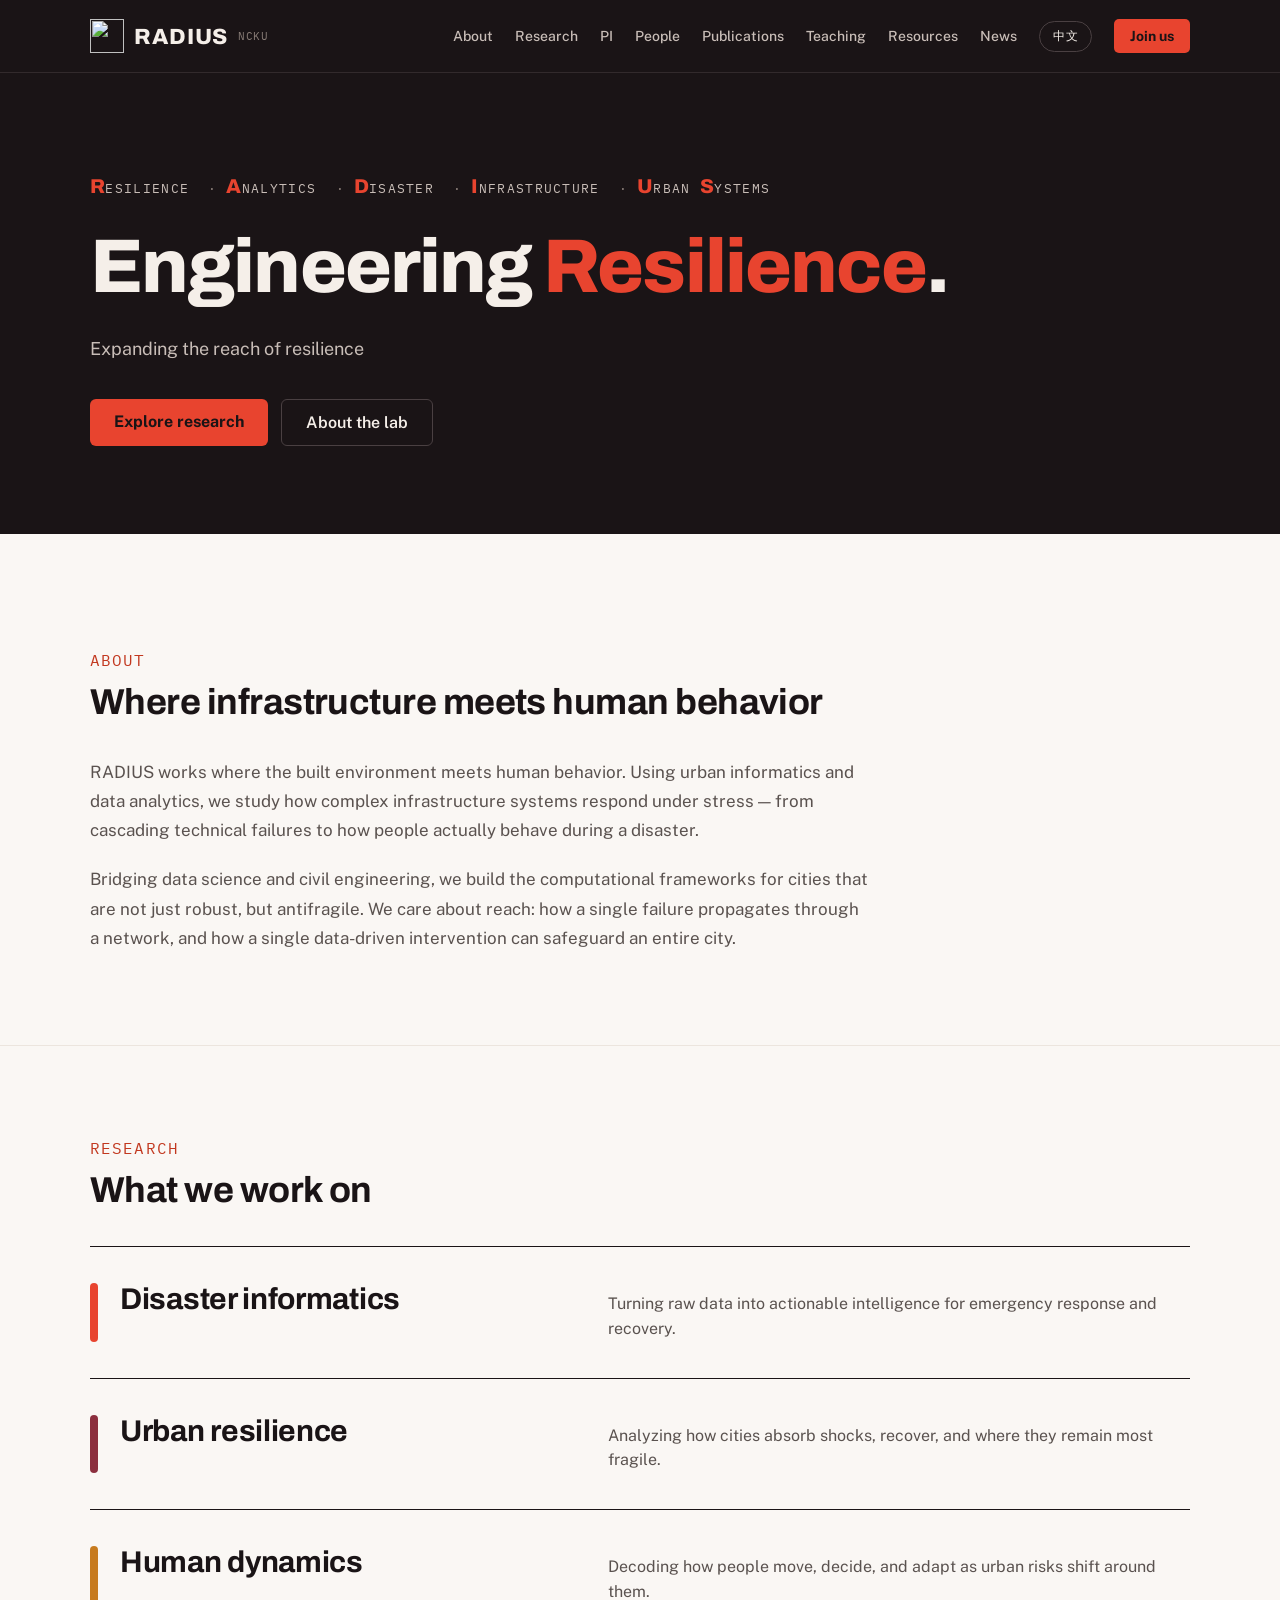
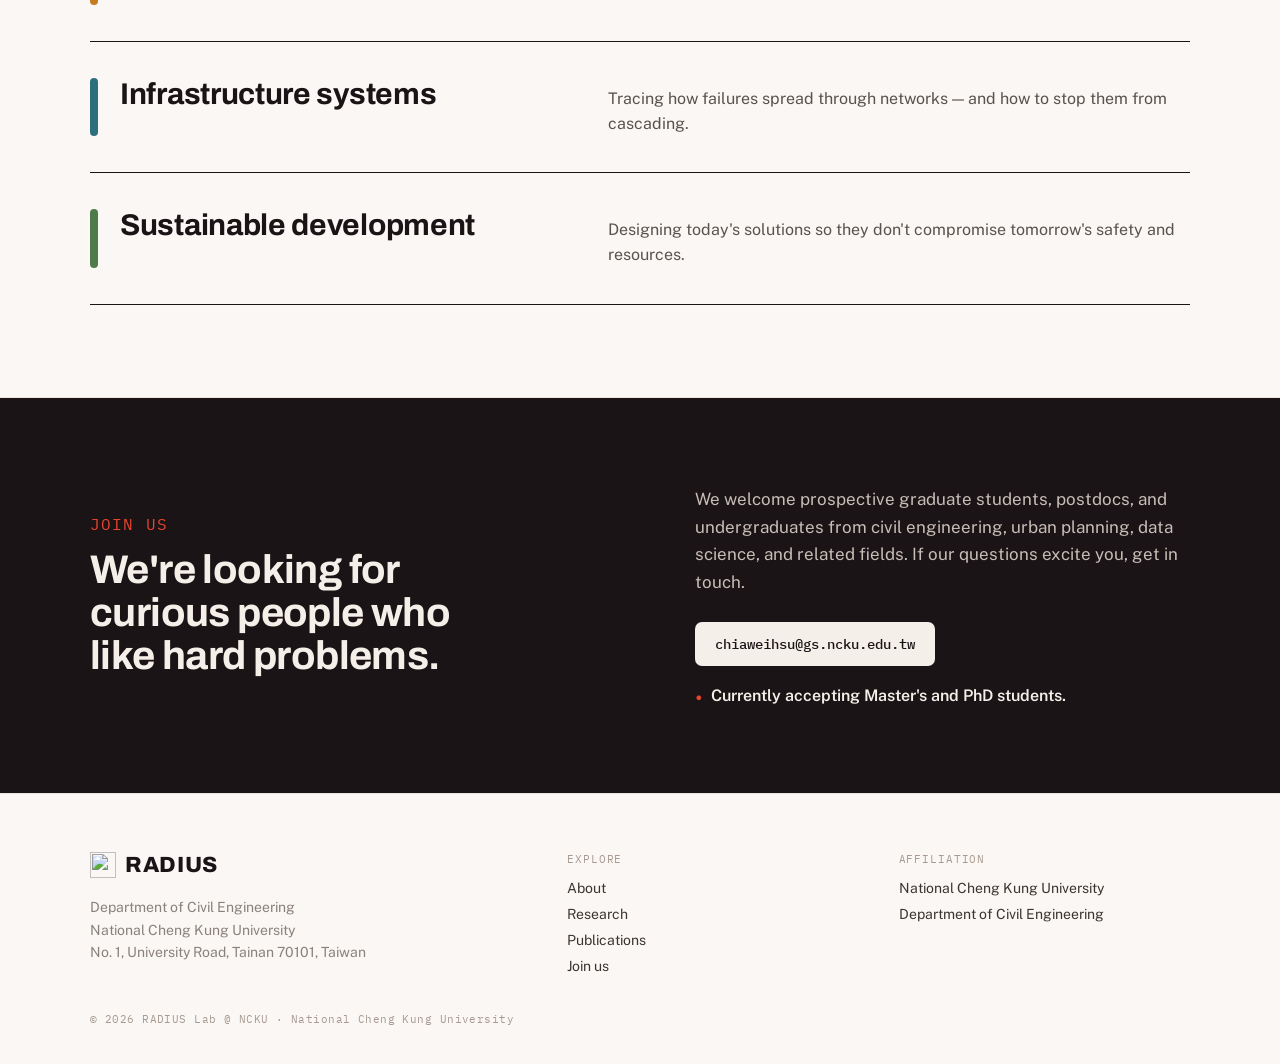
==== commit c8462a49: "Add files via upload" ====
--- a/index.html
+++ b/index.html
@@ -40,7 +40,7 @@
   <header class="site-nav">
     <div class="nav-inner">
       <a class="brand" href="index.html">
-        <img class="brand-icon" src="assets/icon-tint.svg" alt="" width="34" height="34" />
+        <img class="brand-icon" src="assets/icon-full-reversed.svg" alt="" width="34" height="34" />
         <span class="brand-name">RADIUS</span>
         <span class="brand-sub">NCKU</span>
       </a>
@@ -192,7 +192,7 @@
   <footer class="site-footer">
     <div class="footer-grid">
       <div>
-        <span class="footer-brand"><img class="footer-icon" src="assets/icon-black.svg" alt="" width="26" height="26" />RADIUS</span>
+        <span class="footer-brand"><img class="footer-icon" src="assets/icon-full.svg" alt="" width="26" height="26" />RADIUS</span>
         <p class="footer-addr" data-en>Department of Civil Engineering<br />National Cheng Kung University<br />No. 1, University Road, Tainan 70101, Taiwan</p>
         <p class="footer-addr" data-zh>國立成功大學 土木工程學系<br />70101 台南市東區大學路一號</p>
       </div>
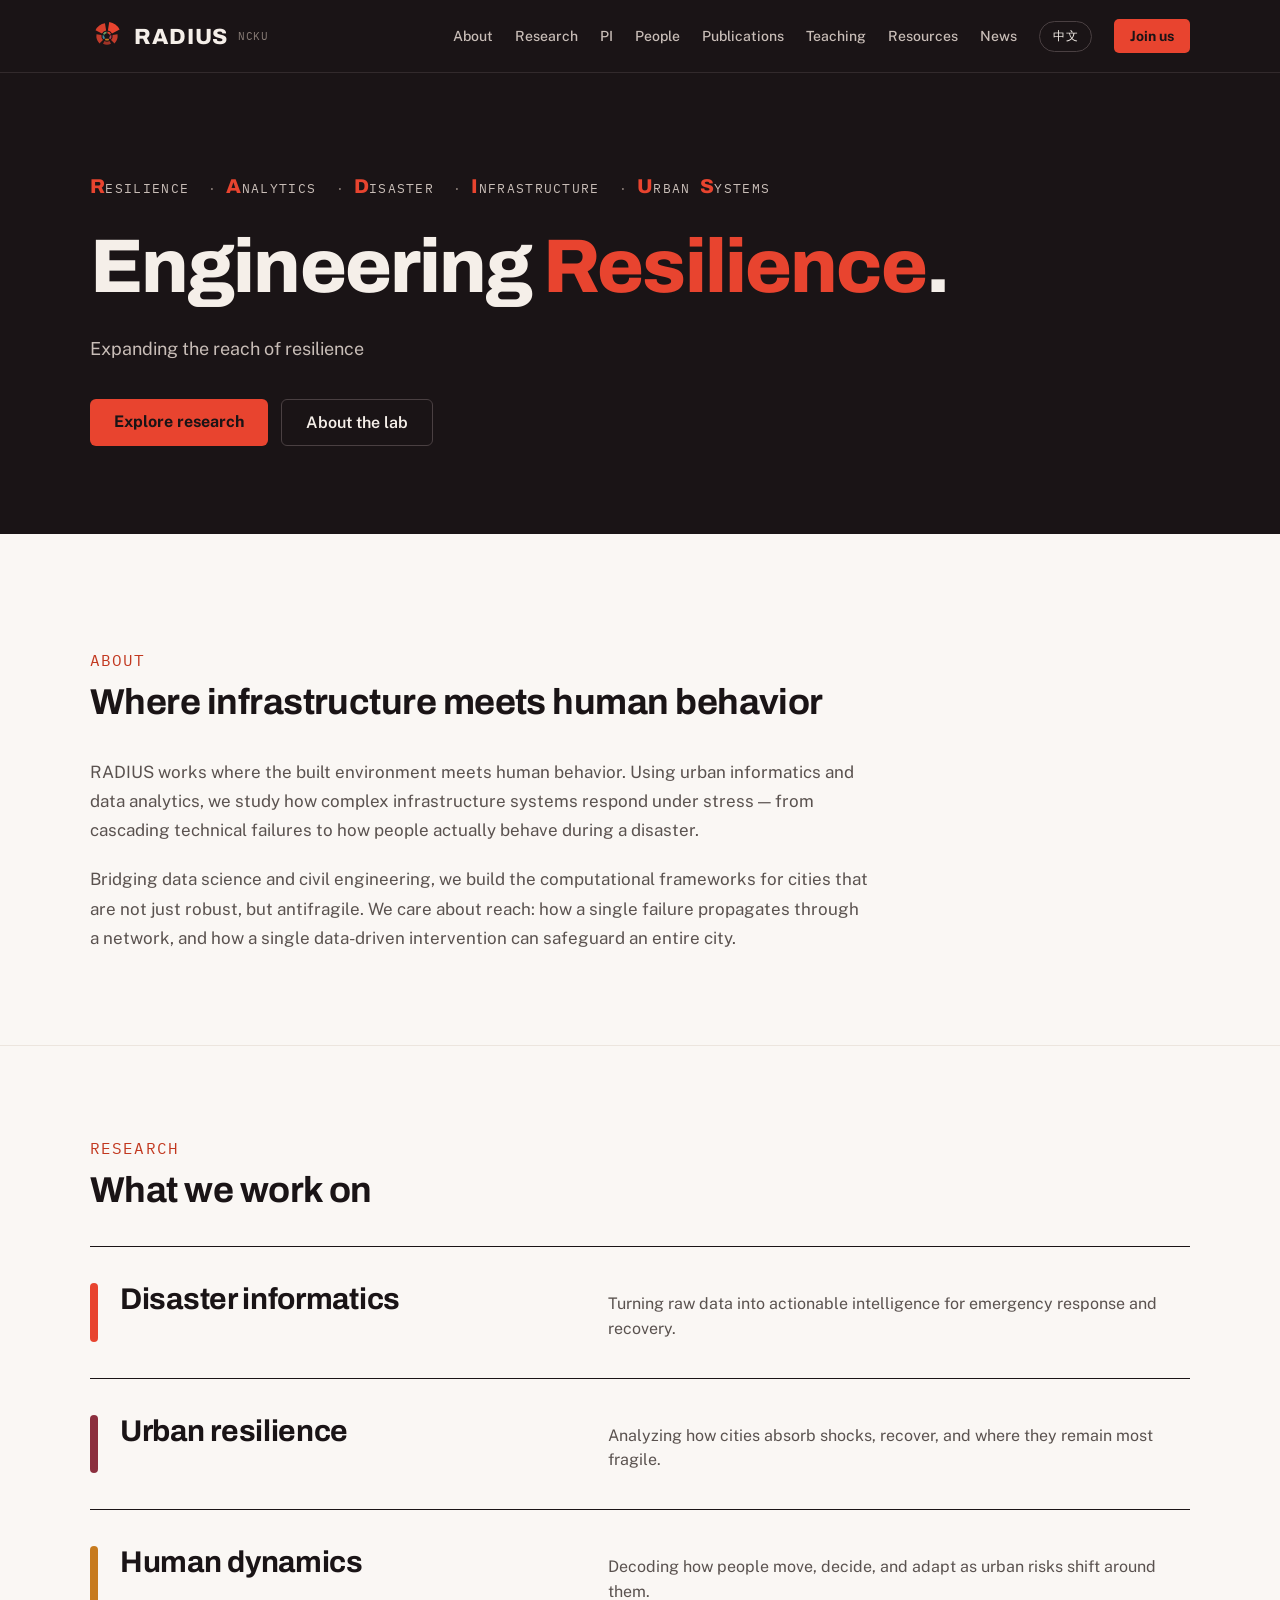
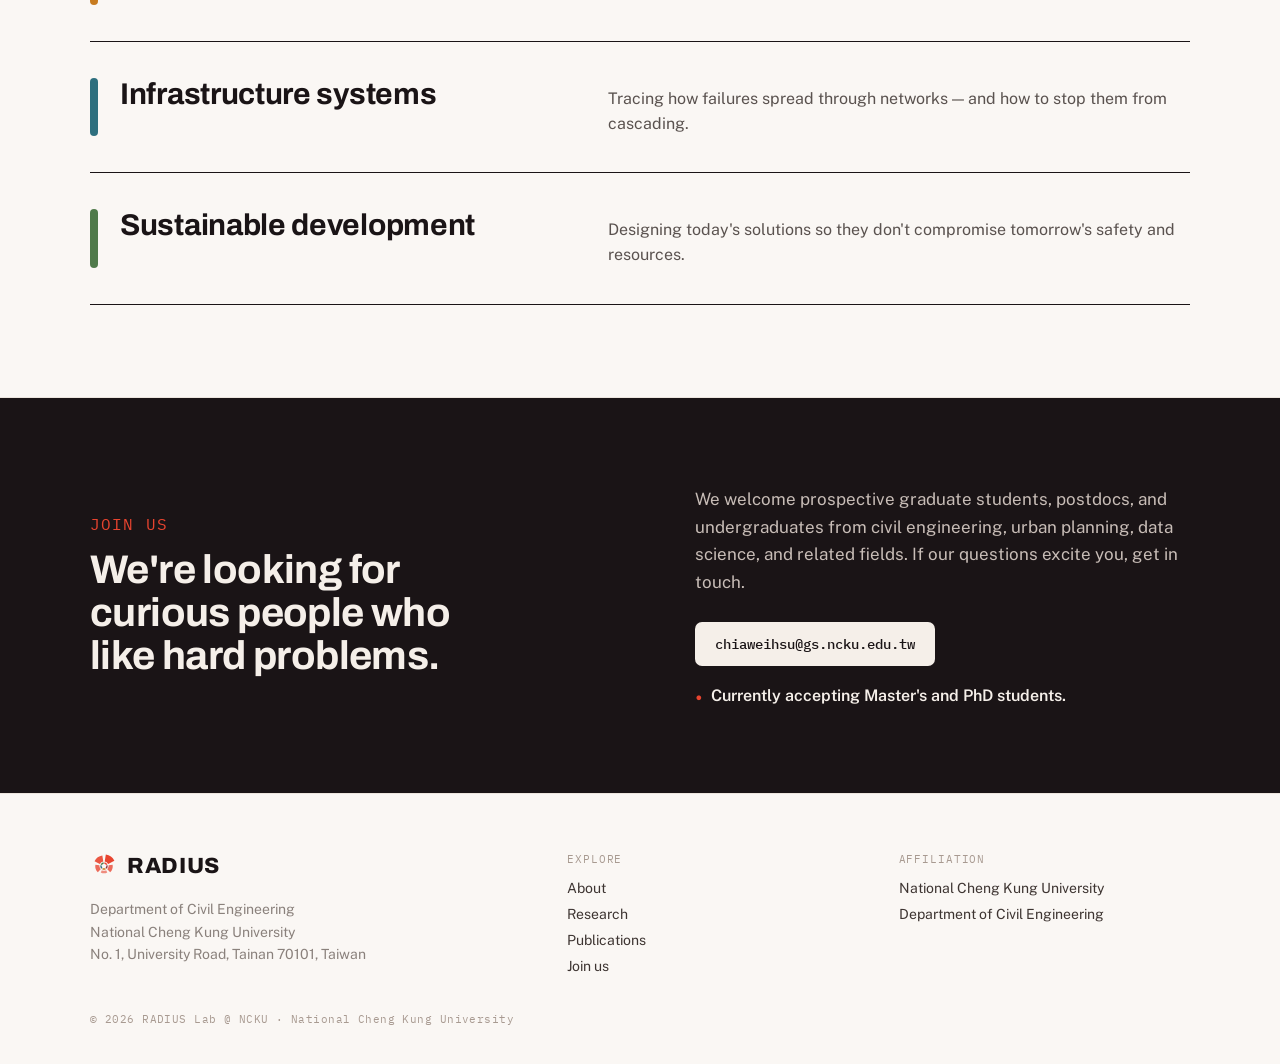
==== commit 6e797d98: "Add files via upload" ====
--- a/index.html
+++ b/index.html
@@ -192,7 +192,7 @@
   <footer class="site-footer">
     <div class="footer-grid">
       <div>
-        <span class="footer-brand"><img class="footer-icon" src="assets/icon-full.svg" alt="" width="26" height="26" />RADIUS</span>
+        <span class="footer-brand"><img class="footer-icon" src="assets/icon-full.svg" alt="" width="28" height="28" />RADIUS</span>
         <p class="footer-addr" data-en>Department of Civil Engineering<br />National Cheng Kung University<br />No. 1, University Road, Tainan 70101, Taiwan</p>
         <p class="footer-addr" data-zh>國立成功大學 土木工程學系<br />70101 台南市東區大學路一號</p>
       </div>
--- a/styles.css
+++ b/styles.css
@@ -364,7 +364,7 @@
   display: grid; grid-template-columns: 1.5fr 1fr 1fr; gap: 40px;
 }
 .footer-brand { display: inline-flex; align-items: center; gap: 9px; font-family: var(--font-display); font-size: var(--fs-h1); font-weight: 800; color: var(--ink); letter-spacing: 0.03em; }
-.footer-icon { width: 26px; height: 26px; display: block; flex: none; }
+.footer-icon { width: 28px; height: 28px; display: block; flex: none; }
 .footer-addr { margin: 14px 0 0; color: var(--text-faint); font-size: var(--fs-body-sm); line-height: 1.6; }
 .footer-addr[data-zh] { line-height: 1.8; }
 .footer-col-title { font-family: var(--font-mono); font-size: var(--fs-label-xs); letter-spacing: 0.08em; text-transform: uppercase; color: #A89A91; margin: 0 0 14px; }
@@ -421,6 +421,7 @@
   .container, .nav-inner, .footer-grid, .footer-copy { padding-left: 22px; padding-right: 22px; }
   .nav-inner { position: relative; }
   /* The bar is tight on phones: keep the icon, drop the NCKU sub-label. */
+  /* 28px still resolves the ring; below ~24px it turns to mud. */
   .brand-icon { width: 28px; height: 28px; }
   .brand-sub { display: none; }
   .nav-toggle { display: flex; }
